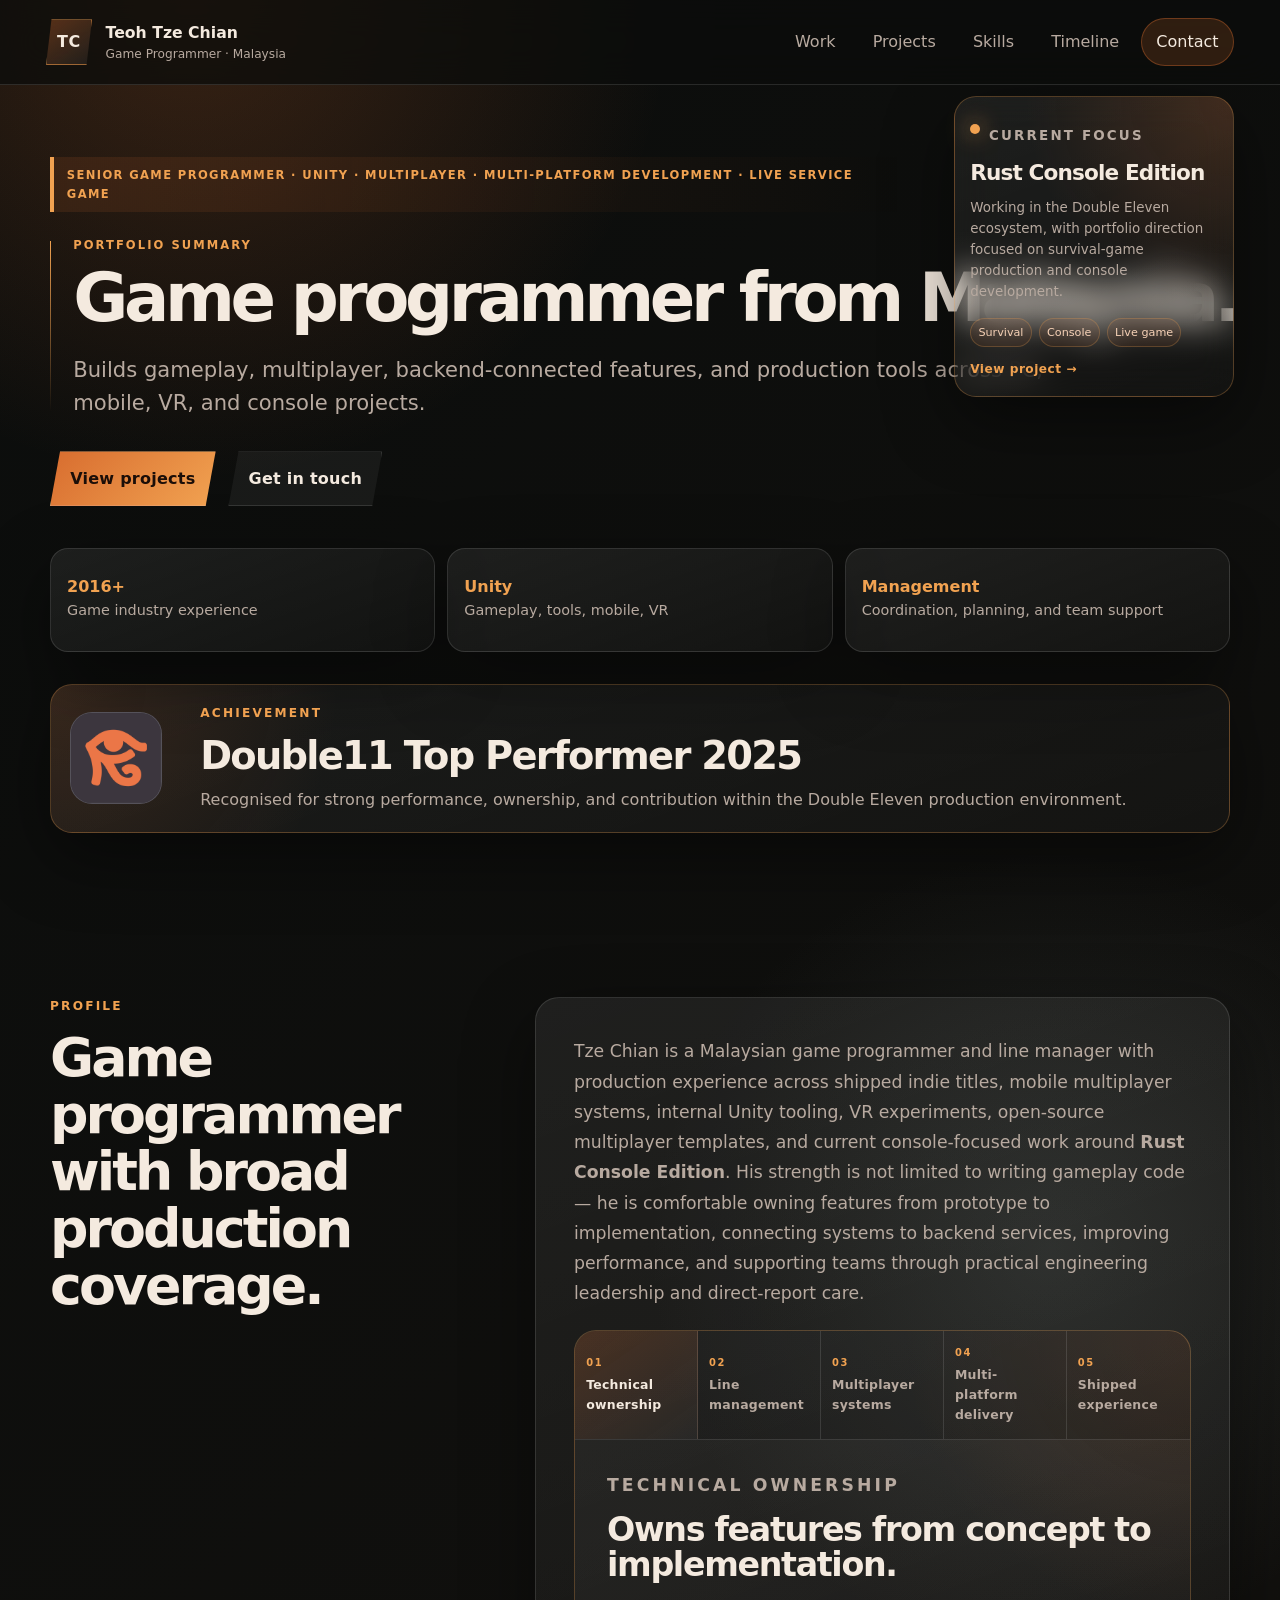
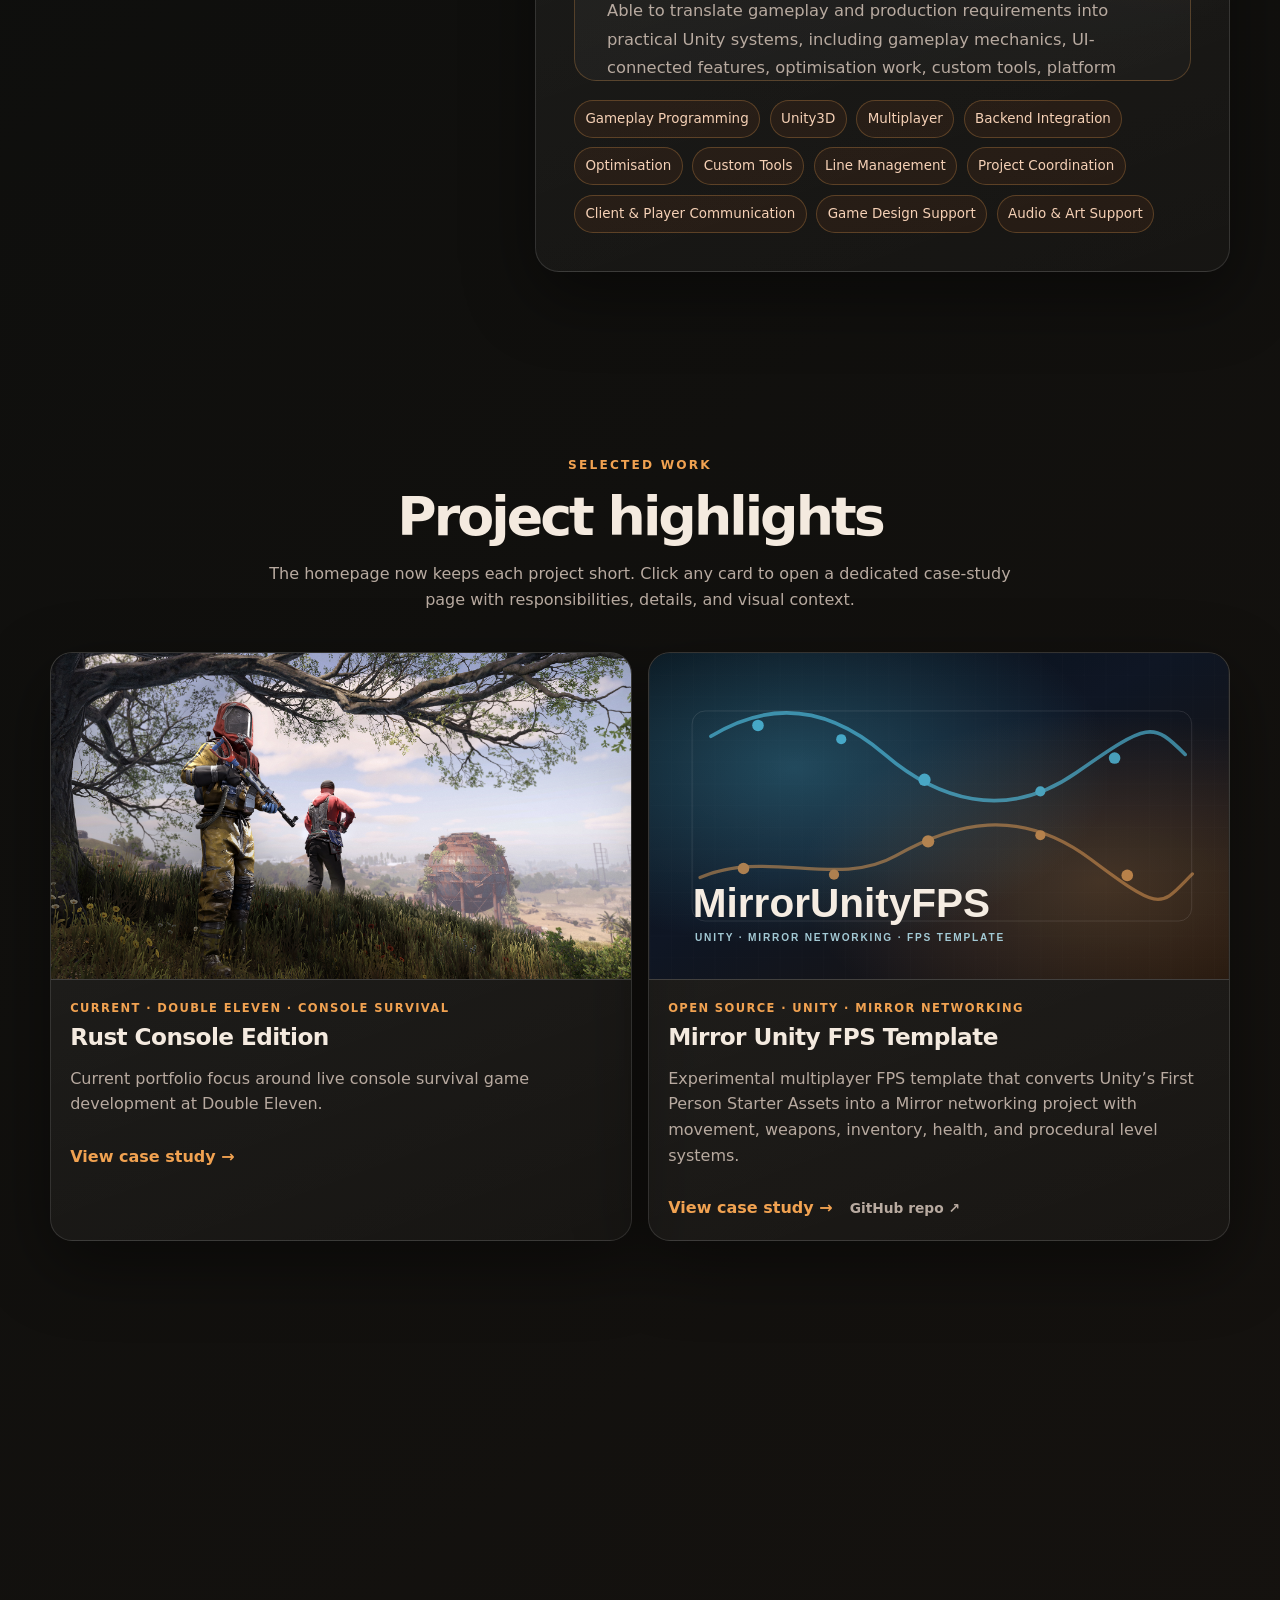
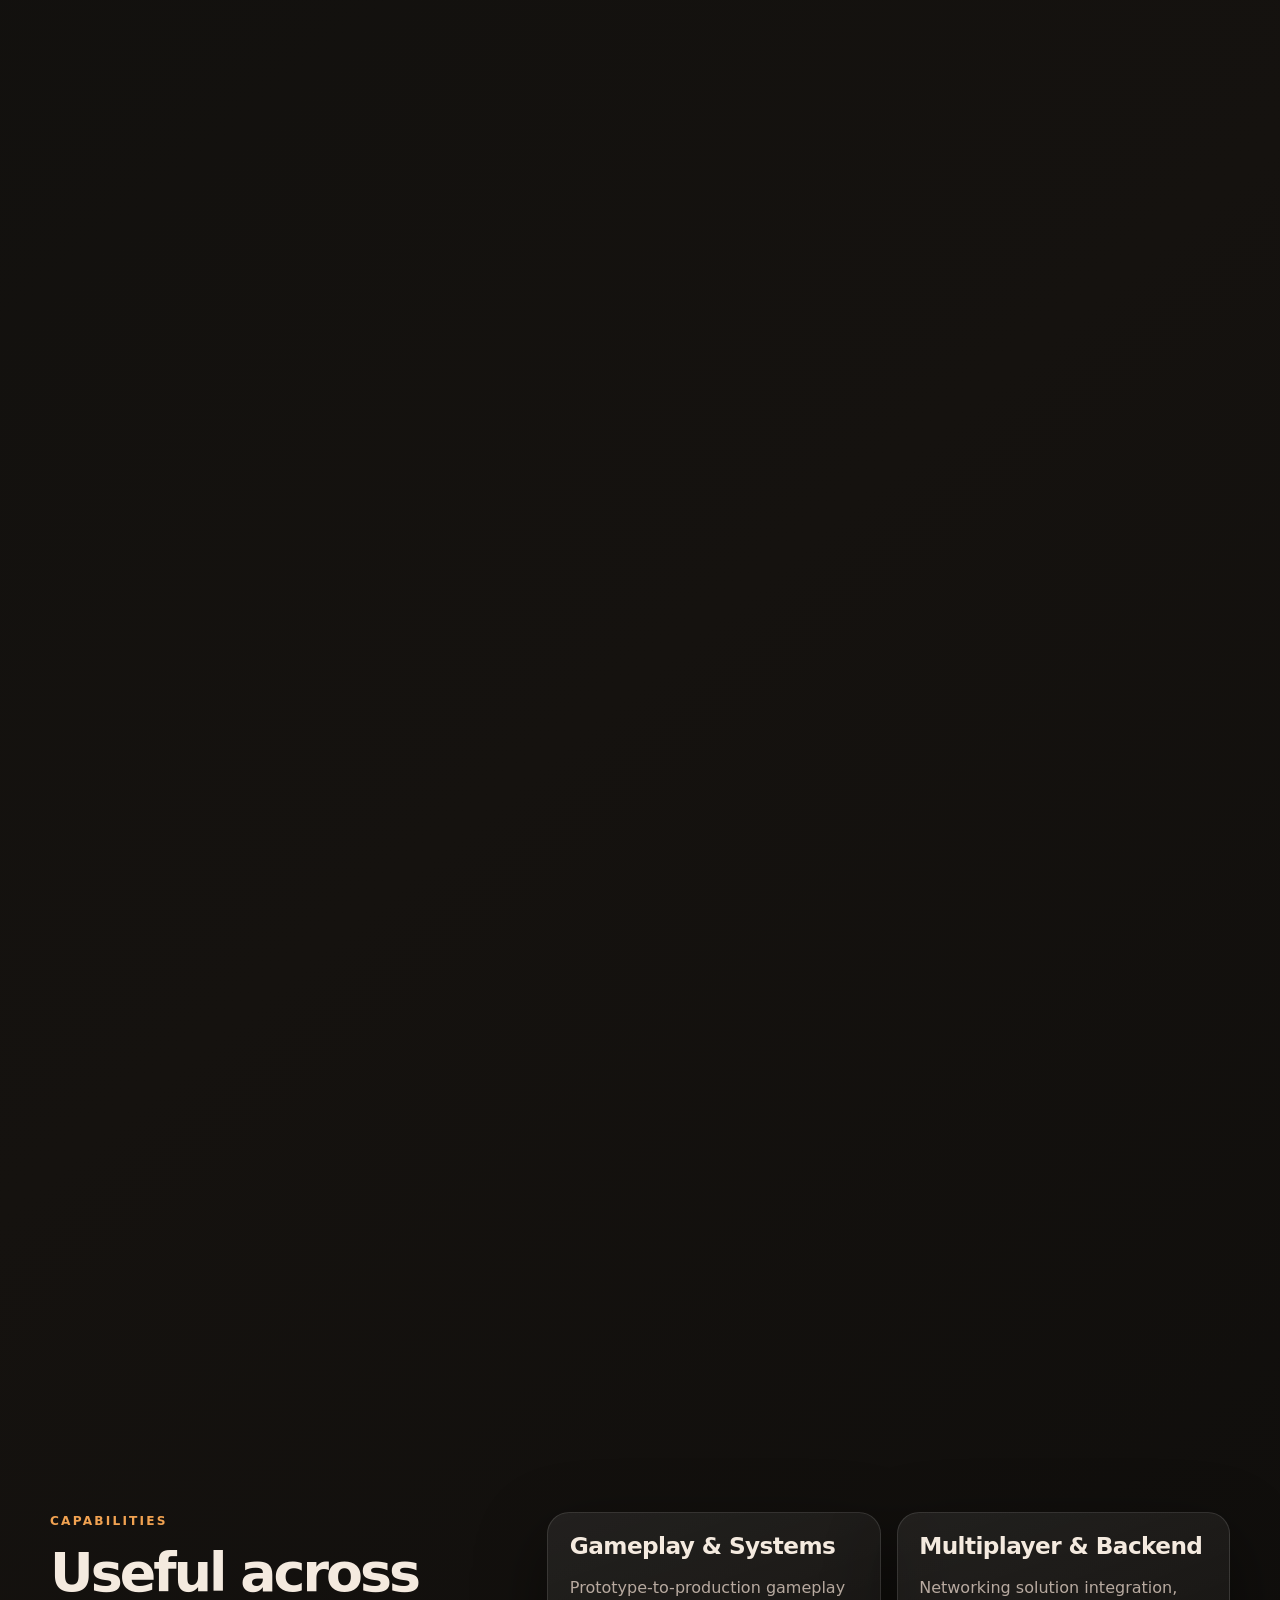
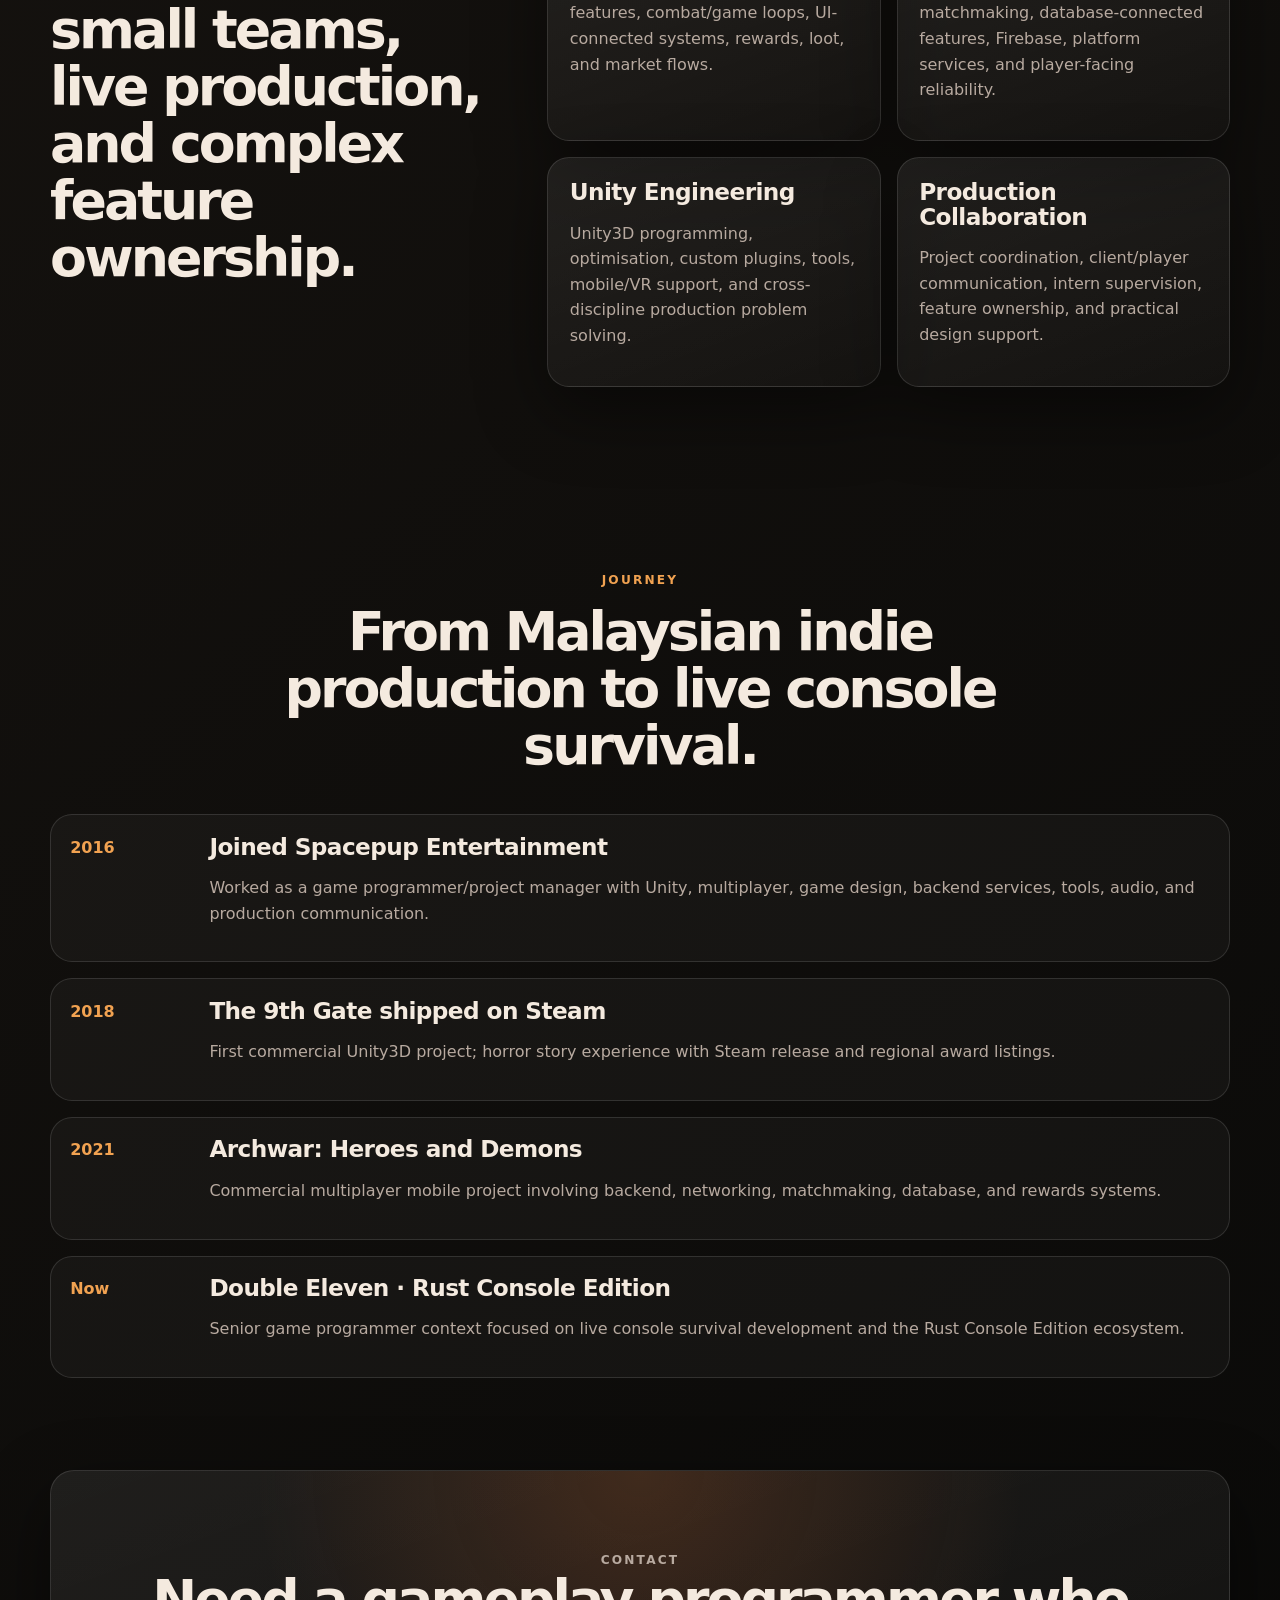
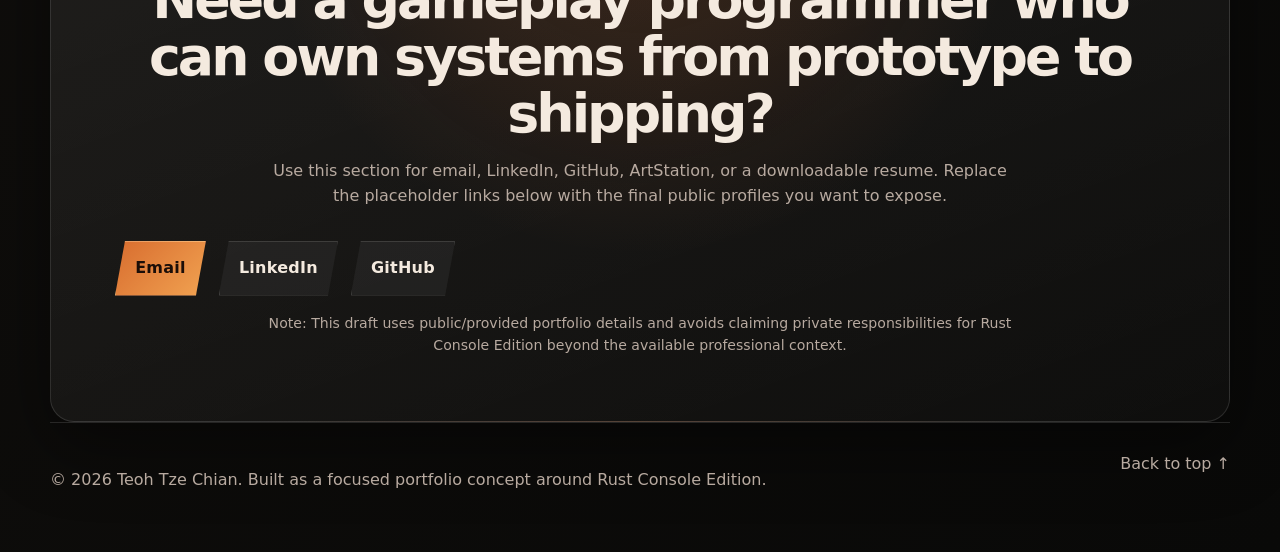
==== index.html @ 9b87b26b "Add files via upload" ====
<!doctype html>
<html lang="en">
<head>
  <meta charset="utf-8" />
  <meta name="viewport" content="width=device-width, initial-scale=1" />
  <meta name="description" content="Portfolio website for Teoh Tze Chian, a Malaysian game programmer focused on Unity, gameplay systems, multiplayer, backend integration, and Rust Console Edition." />
  <title>Teoh Tze Chian — Game Programmer</title>
  <link rel="stylesheet" href="style.css" />
</head>
<body>
  <div class="noise"></div>
  <header class="site-header">
    <a class="brand" href="#top" aria-label="Teoh Tze Chian portfolio home">
      <span class="brand-mark">TC</span>
      <span>
        <strong>Teoh Tze Chian</strong>
        <small>Game Programmer · Malaysia</small>
      </span>
    </a>
    <button class="nav-toggle" aria-label="Open menu" aria-expanded="false">☰</button>
    <nav class="nav">
      <a href="#work">Work</a>
      <a href="#projects">Projects</a>
      <a href="#skills">Skills</a>
      <a href="#timeline">Timeline</a>
      <a class="nav-cta" href="#contact">Contact</a>
    </nav>
  </header>


      <a class="focus-widget floating-focus reveal" href="projects/rust-console-edition.html" aria-label="Open Rust Console Edition project page">
        <div class="widget-top">
          <span class="status-light"></span>
          <p>Current focus</p>
        </div>
        <h2>Rust Console Edition</h2>
        <p>
          Working in the Double Eleven ecosystem, with portfolio direction focused on survival-game production and console development.
        </p>
        <div class="widget-tags">
          <span>Survival</span>
          <span>Console</span>
          <span>Live game</span>
        </div>
      </a>

  <main id="top">
    <section class="hero section hero-v2">
      <div class="hero-copy reveal">
        <p class="eyebrow hero-role">Senior Game Programmer · Unity · Multiplayer · Multi-platform Development · Live Service Game</p>

        <div class="portfolio-intro">
          <p class="summary-kicker">Portfolio Summary</p>
          <h1>Game programmer from Malaysia.</h1>
          <p class="summary-line">
            Builds gameplay, multiplayer, backend-connected features, and production tools across PC, mobile, VR, and console projects.
          </p>
        </div>

        <div class="hero-actions">
          <a class="button primary" href="#projects">View projects</a>
          <a class="button ghost" href="#contact">Get in touch</a>
        </div>

        <dl class="quick-stats" aria-label="Portfolio highlights">
          <div><dt>2016+</dt><dd>Game industry experience</dd></div>
          <div><dt>Unity</dt><dd>Gameplay, tools, mobile, VR</dd></div>
          <div><dt>Management</dt><dd>Coordination, planning, and team support</dd></div>
        </dl>

        <div class="achievement-card reveal" aria-label="Achievement highlight">
          <div class="achievement-logo">
            <img src="assets/double11-logo.png" alt="Double11 logo">
          </div>
          <div>
            <p class="eyebrow">Achievement</p>
            <h2>Double11 Top Performer 2025</h2>
            <p>
              Recognised for strong performance, ownership, and contribution within the Double Eleven production environment.
            </p>
          </div>
        </div>
      </div>
    </section>

    <section id="work" class="section split">
      <div class="section-heading reveal">
        <p class="eyebrow">Profile</p>
        <h2>Game programmer with broad production coverage.</h2>
      </div>
      <div class="content-card work-profile-card reveal">
        <p class="profile-lead">
          Tze Chian is a Malaysian game programmer and line manager with production experience across shipped indie titles,
          mobile multiplayer systems, internal Unity tooling, VR experiments, open-source multiplayer templates, and current
          console-focused work around <strong>Rust Console Edition</strong>. His strength is not limited to writing gameplay code —
          he is comfortable owning features from prototype to implementation, connecting systems to backend services, improving
          performance, and supporting teams through practical engineering leadership and direct-report care.
        </p>

        <div class="profile-slider" aria-label="Professional profile slideshow">
          <div class="profile-slide-tabs" role="tablist" aria-label="Professional highlights">
            <button class="active" type="button" data-slide="0">
              <span>01</span>
              Technical ownership
            </button>
            <button type="button" data-slide="1">
              <span>02</span>
              Line management
            </button>
            <button type="button" data-slide="2">
              <span>03</span>
              Multiplayer systems
            </button>
            <button type="button" data-slide="3">
              <span>04</span>
              Multi-platform delivery
            </button>
            <button type="button" data-slide="4">
              <span>05</span>
              Shipped experience
            </button>
          </div>

          <div class="profile-slide-window">
            <article class="profile-slide active">
              <p class="eyebrow">Technical ownership</p>
              <h3>Owns features from concept to implementation.</h3>
              <p>
                Able to translate gameplay and production requirements into practical Unity systems, including gameplay mechanics,
                UI-connected features, optimisation work, custom tools, platform integrations, and backend-to-frontend feature flows.
              </p>
            </article>

            <article class="profile-slide">
              <p class="eyebrow">Line management</p>
              <h3>Supports people, not just features.</h3>
              <p>
                Alongside technical delivery, Tze Chian has line management responsibility for direct reports. This includes regular
                support, guidance, wellbeing check-ins, growth conversations, and helping team members stay aligned, confident,
                and productive within the production environment.
              </p>
            </article>

            <article class="profile-slide">
              <p class="eyebrow">Multiplayer systems</p>
              <h3>Strong exposure to connected game systems.</h3>
              <p>
                Worked on multiplayer and backend-connected features such as matchmaking, networking, database flows, friend systems,
                market systems, rewards, lootcrate logic, platform services, and game-facing account/service integration.
              </p>
            </article>

            <article class="profile-slide">
              <p class="eyebrow">Multi-platform delivery</p>
              <h3>Practical experience across different player platforms.</h3>
              <p>
                Project history covers PC, Android, iOS, VR, and console development contexts, with awareness of performance limits,
                input differences, platform expectations, and the polish needed for player-facing game features.
              </p>
            </article>

            <article class="profile-slide">
              <p class="eyebrow">Shipped experience</p>
              <h3>From indie horror to console-focused production.</h3>
              <p>
                Portfolio includes The 9th Gate on Steam, Archwar: Heroes and Demons as a commercial mobile multiplayer project,
                Mirror Unity FPS Template as an open-source networking experiment, internal Unity generation tools, VR side projects,
                and current portfolio direction around Rust Console Edition.
              </p>
            </article>
          </div>
        </div>

        <div class="tag-cloud" aria-label="Core abilities">
          <span>Gameplay Programming</span>
          <span>Unity3D</span>
          <span>Multiplayer</span>
          <span>Backend Integration</span>
          <span>Optimisation</span>
          <span>Custom Tools</span>
          <span>Line Management</span>
          <span>Project Coordination</span>
          <span>Client & Player Communication</span>
          <span>Game Design Support</span>
          <span>Audio & Art Support</span>
        </div>
      </div>
      </section>

    <section id="projects" class="section">
      <div class="section-heading center reveal">
        <p class="eyebrow">Selected work</p>
        <h2>Project highlights</h2>
        <p class="section-intro">The homepage now keeps each project short. Click any card to open a dedicated case-study page with responsibilities, details, and visual context.</p>
      </div>
      <div class="project-grid summary-grid">

        <a class="project-card clickable reveal" href="projects/rust-console-edition.html">
          <img src="assets/rust-console-promo.png" alt="Rust Console Edition promotional image" loading="lazy">
          <div>
            <p class="project-meta">Current · Double Eleven · Console Survival</p>
            <h3>Rust Console Edition</h3>
            <p>Current portfolio focus around live console survival game development at Double Eleven.</p>
            <span class="read-more">View case study →</span>
          </div>
        </a>

        <a class="project-card clickable reveal" href="projects/mirror-unity-fps-template.html">
          <img src="assets/mirror-unity-fps-template.svg" alt="Mirror Unity FPS Template project image" loading="lazy">
          <div>
            <p class="project-meta">Open Source · Unity · Mirror Networking</p>
            <h3>Mirror Unity FPS Template</h3>
            <p>Experimental multiplayer FPS template that converts Unity’s First Person Starter Assets into a Mirror networking project with movement, weapons, inventory, health, and procedural level systems.</p>
            <span class="read-more">View case study →</span>
            <span class="external-project-link" data-url="https://github.com/TzeC94/MirrorUnityFPS">GitHub repo ↗</span>
          </div>
        </a>

        <a class="project-card clickable reveal" href="projects/the-9th-gate.html">
          <img src="assets/the-9th-gate-promo.jpg" alt="The 9th Gate promotional image" loading="lazy">
          <div>
            <p class="project-meta">Spacepup Entertainment · Steam PC · Unity3D</p>
            <h3>The 9th Gate</h3>
            <p>Commercial horror single-player story game released on Steam PC with non-VR and limited VR support.</p>
            <span class="read-more">View case study →</span>
          </div>
        </a>

        <a class="project-card clickable reveal" href="projects/archwar-heroes-and-demons.html">
          <img src="assets/archwar-promo.webp" alt="Archwar: Heroes and Demons promotional image" loading="lazy">
          <div>
            <p class="project-meta">Spacepup Entertainment · Android / iOS · Multiplayer</p>
            <h3>Archwar: Heroes and Demons</h3>
            <p>MOBA-like multiplayer mobile game involving backend services, networking, matchmaking, database, rewards, and market systems.</p>
            <span class="read-more">View case study →</span>
          </div>
        </a>

        <a class="project-card clickable reveal" href="projects/soap-war.html">
          <img src="assets/soap-war-promo.png" alt="Soap War promotional image" loading="lazy">
          <div>
            <p class="project-meta">Cancelled Prototype · PC / Console · Local Multiplayer</p>
            <h3>Soap War</h3>
            <p>Prototype-ready casual party game where players fight each other to conquer areas and win.</p>
            <span class="read-more">View case study →</span>
          </div>
        </a>

        <a class="project-card clickable reveal" href="projects/nft-generation-tool.html">
          <img src="assets/nft-generation-tool-promo.png" alt="Generation Project for NFT promotional image" loading="lazy">
          <div>
            <p class="project-meta">In-house Tool · Unity</p>
            <h3>Generation Project for NFT</h3>
            <p>Unity-based internal software for importing client materials and generating image content.</p>
            <span class="read-more">View case study →</span>
          </div>
        </a>

        <a class="project-card clickable reveal" href="projects/side-projects.html">
          <img src="assets/side-projects-promo.png" alt="Small Hobby and Side Projects promotional image" loading="lazy">
          <div>
            <p class="project-meta">Android / VR / Game Jam</p>
            <h3>Small Hobby and Side Projects</h3>
            <p>Small mobile and VR experiments covering reflex training, horror maze play, fire extinguishing VR, and dental education VR.</p>
            <span class="read-more">View case study →</span>
          </div>
        </a>
      </div>
    </section>

    <section id="skills" class="section skill-section">
      <div class="section-heading reveal">
        <p class="eyebrow">Capabilities</p>
        <h2>Useful across small teams, live production, and complex feature ownership.</h2>
      </div>
      <div class="skill-grid">
        <div class="skill-card reveal">
          <h3>Gameplay & Systems</h3>
          <p>Prototype-to-production gameplay features, combat/game loops, UI-connected systems, rewards, loot, and market flows.</p>
        </div>
        <div class="skill-card reveal">
          <h3>Multiplayer & Backend</h3>
          <p>Networking solution integration, matchmaking, database-connected features, Firebase, platform services, and player-facing reliability.</p>
        </div>
        <div class="skill-card reveal">
          <h3>Unity Engineering</h3>
          <p>Unity3D programming, optimisation, custom plugins, tools, mobile/VR support, and cross-discipline production problem solving.</p>
        </div>
        <div class="skill-card reveal">
          <h3>Production Collaboration</h3>
          <p>Project coordination, client/player communication, intern supervision, feature ownership, and practical design support.</p>
        </div>
      </div>
    </section>

    <section id="timeline" class="section">
      <div class="section-heading center reveal">
        <p class="eyebrow">Journey</p>
        <h2>From Malaysian indie production to live console survival.</h2>
      </div>
      <ol class="timeline">
        <li class="reveal">
          <span>2016</span>
          <div><h3>Joined Spacepup Entertainment</h3><p>Worked as a game programmer/project manager with Unity, multiplayer, game design, backend services, tools, audio, and production communication.</p></div>
        </li>
        <li class="reveal">
          <span>2018</span>
          <div><h3>The 9th Gate shipped on Steam</h3><p>First commercial Unity3D project; horror story experience with Steam release and regional award listings.</p></div>
        </li>
        <li class="reveal">
          <span>2021</span>
          <div><h3>Archwar: Heroes and Demons</h3><p>Commercial multiplayer mobile project involving backend, networking, matchmaking, database, and rewards systems.</p></div>
        </li>
        <li class="reveal">
          <span>Now</span>
          <div><h3>Double Eleven · Rust Console Edition</h3><p>Senior game programmer context focused on live console survival development and the Rust Console Edition ecosystem.</p></div>
        </li>
      </ol>
    </section>

    <section id="contact" class="section contact reveal">
      <p class="eyebrow">Contact</p>
      <h2>Need a gameplay programmer who can own systems from prototype to shipping?</h2>
      <p>Use this section for email, LinkedIn, GitHub, ArtStation, or a downloadable resume. Replace the placeholder links below with the final public profiles you want to expose.</p>
      <div class="contact-actions">
        <a class="button primary" href="mailto:teoh_0827@hotmail.com">Email</a>
        <a class="button ghost" href="https://www.linkedin.com/in/tze-chian-teoh-1251bab4/" target="_blank" rel="noopener noreferrer" aria-label="LinkedIn profile">LinkedIn</a>
        <a class="button ghost" href="https://github.com/TzeC94" target="_blank" rel="noopener noreferrer" aria-label="GitHub profile">GitHub</a>
      </div>
      <p class="small-note">
        Note: This draft uses public/provided portfolio details and avoids claiming private responsibilities for Rust Console Edition beyond the available professional context.
      </p>
    </section>
  </main>

  <footer class="site-footer">
    <p>© <span id="year"></span> Teoh Tze Chian. Built as a focused portfolio concept around Rust Console Edition.</p>
    <a href="#top">Back to top ↑</a>
  </footer>

  <script src="script.js"></script>
</body>
</html>
---- style.css ----
:root{
  --bg:#0b0d0c;
  --bg-2:#15120f;
  --panel:#181a18;
  --panel-2:#221c16;
  --text:#f4eadf;
  --muted:#b8aaa0;
  --line:rgba(255,255,255,.12);
  --accent:#d86d2f;
  --accent-2:#f1a251;
  --steel:#7e8b88;
  --shadow:0 24px 70px rgba(0,0,0,.45);
  --radius:24px;
  --max:1180px;
}
*{box-sizing:border-box}
html{scroll-behavior:smooth}
body{
  margin:0;
  font-family:Inter, ui-sans-serif, system-ui, -apple-system, BlinkMacSystemFont, "Segoe UI", sans-serif;
  color:var(--text);
  background:
    radial-gradient(circle at 15% 0%, rgba(216,109,47,.22), transparent 30rem),
    radial-gradient(circle at 82% 18%, rgba(126,139,136,.18), transparent 25rem),
    linear-gradient(140deg, var(--bg), var(--bg-2) 55%, #090908);
  line-height:1.6;
}
.noise{
  pointer-events:none;
  position:fixed;
  inset:0;
  opacity:.08;
  background-image:
    linear-gradient(90deg, rgba(255,255,255,.08) 1px, transparent 1px),
    linear-gradient(rgba(255,255,255,.06) 1px, transparent 1px);
  background-size:48px 48px;
  mask-image:linear-gradient(to bottom, #000, transparent 80%);
  z-index:0;
}
a{color:inherit;text-decoration:none}
img{max-width:100%;display:block}
.site-header{
  position:sticky;
  top:0;
  z-index:10;
  display:flex;
  align-items:center;
  justify-content:space-between;
  gap:1rem;
  padding:18px clamp(18px,4vw,46px);
  background:rgba(11,13,12,.74);
  backdrop-filter:blur(18px);
  border-bottom:1px solid var(--line);
}
.brand{display:flex;align-items:center;gap:.85rem}
.brand-mark{
  display:grid;
  place-items:center;
  width:46px;
  height:46px;
  border:1px solid rgba(241,162,81,.5);
  background:linear-gradient(145deg, rgba(216,109,47,.35), rgba(255,255,255,.06));
  clip-path:polygon(12% 0,100% 0,88% 100%,0 100%);
  font-weight:900;
  letter-spacing:.04em;
}
.brand strong{display:block;font-size:.98rem}
.brand small{display:block;color:var(--muted);font-size:.76rem}
.nav{display:flex;align-items:center;gap:.4rem}
.nav a{
  padding:.65rem .9rem;
  color:var(--muted);
  border:1px solid transparent;
  border-radius:999px;
}
.nav a:hover,.nav a:focus{color:var(--text);border-color:var(--line);background:rgba(255,255,255,.04)}
.nav .nav-cta{color:var(--text);background:rgba(216,109,47,.18);border-color:rgba(216,109,47,.38)}
.nav-toggle{display:none;background:none;border:1px solid var(--line);color:var(--text);border-radius:12px;padding:.5rem .7rem;font-size:1.1rem}
.section{
  width:min(var(--max), calc(100% - 32px));
  margin-inline:auto;
  padding:92px 0;
  position:relative;
  z-index:1;
}
.hero{
  min-height:calc(100vh - 83px);
  display:grid;
  grid-template-columns:1.12fr .88fr;
  gap:clamp(28px,5vw,64px);
  align-items:center;
}
.eyebrow{
  margin:0 0 .8rem;
  color:var(--accent-2);
  text-transform:uppercase;
  letter-spacing:.18em;
  font-size:.76rem;
  font-weight:800;
}
h1,h2,h3{line-height:1.06;margin:0}
h1{font-size:clamp(3rem,7vw,6.6rem);letter-spacing:-.07em;max-width:970px}
h2{font-size:clamp(2rem,4.2vw,4.5rem);letter-spacing:-.055em}
h3{font-size:1.45rem;letter-spacing:-.025em}
.lead{font-size:clamp(1.06rem,1.8vw,1.35rem);color:var(--muted);max-width:740px;margin:1.4rem 0 0}
.hero-actions,.contact-actions{display:flex;gap:.8rem;flex-wrap:wrap;margin-top:2rem}
.button{
  display:inline-flex;
  align-items:center;
  justify-content:center;
  min-height:48px;
  padding:.85rem 1.2rem;
  border-radius:0;
  clip-path:polygon(10px 0,100% 0,calc(100% - 10px) 100%,0 100%);
  border:1px solid var(--line);
  font-weight:800;
  letter-spacing:.015em;
  transition:transform .2s ease, background .2s ease, border-color .2s ease;
}
.button:hover{transform:translateY(-2px)}
.button.primary{background:linear-gradient(135deg, var(--accent), var(--accent-2));color:#1b0e08;border-color:rgba(255,255,255,.18)}
.button.ghost{background:rgba(255,255,255,.05);color:var(--text)}
.quick-stats{
  margin:2.6rem 0 0;
  display:grid;
  grid-template-columns:repeat(3, minmax(0,1fr));
  gap:.75rem;
}
.quick-stats div,.content-card,.skill-card,.project-card,.feature-project,.contact{
  border:1px solid var(--line);
  background:linear-gradient(160deg, rgba(255,255,255,.07), rgba(255,255,255,.025));
  box-shadow:var(--shadow);
}
.quick-stats div{padding:1rem;border-radius:18px}
.quick-stats dt{font-weight:900;color:var(--accent-2);font-size:1.1rem}
.quick-stats dd{margin:.15rem 0 0;color:var(--muted);font-size:.9rem}
.hero-panel{
  min-height:530px;
  display:grid;
  place-items:center;
  border-radius:var(--radius);
  background:
    linear-gradient(135deg, rgba(216,109,47,.16), transparent 42%),
    repeating-linear-gradient(145deg, rgba(255,255,255,.055) 0 1px, transparent 1px 18px);
  border:1px solid var(--line);
  position:relative;
  overflow:hidden;
}
.hero-panel:before{
  content:"";
  position:absolute;
  inset:14%;
  background:radial-gradient(circle, rgba(241,162,81,.22), transparent 64%);
  filter:blur(8px);
}
.rust-card{
  position:relative;
  width:min(420px, 86%);
  padding:2rem;
  border:1px solid rgba(241,162,81,.35);
  background:linear-gradient(160deg, rgba(34,28,22,.96), rgba(13,14,13,.92));
  clip-path:polygon(7% 0,100% 0,93% 100%,0 100%);
}
.status-light{
  width:10px;height:10px;border-radius:50%;background:var(--accent-2);display:inline-block;
  box-shadow:0 0 22px var(--accent-2);
}
.panel-label{color:var(--muted);text-transform:uppercase;letter-spacing:.15em;font-size:.72rem;font-weight:800}
.rust-card h2{font-size:2.45rem;margin:.4rem 0}
.rust-card p{color:var(--muted)}
.survival-loop{display:flex;gap:.5rem;flex-wrap:wrap;margin-top:1.3rem}
.survival-loop span,.tag-cloud span{
  border:1px solid rgba(241,162,81,.27);
  background:rgba(216,109,47,.08);
  padding:.45rem .65rem;
  border-radius:999px;
  color:#f6d1b6;
  font-size:.84rem;
}
.split{display:grid;grid-template-columns:.78fr 1.22fr;gap:40px;align-items:start}
.content-card{border-radius:var(--radius);padding:clamp(1.4rem,3vw,2.2rem)}
.content-card p{font-size:1.08rem;color:var(--muted);margin-top:0}
.tag-cloud{display:flex;gap:.6rem;flex-wrap:wrap;margin-top:1.2rem}
.center{text-align:center;margin-inline:auto;max-width:850px}
.project-grid{display:grid;grid-template-columns:repeat(2,minmax(0,1fr));gap:1rem;margin-top:1rem}
.feature-project{
  margin-top:2.5rem;
  border-radius:var(--radius);
  padding:clamp(1.3rem,3vw,2.2rem);
  display:grid;
  grid-template-columns:1.08fr .92fr;
  gap:2rem;
  align-items:center;
  background:
    radial-gradient(circle at 100% 0, rgba(216,109,47,.22), transparent 20rem),
    linear-gradient(160deg, rgba(255,255,255,.07), rgba(255,255,255,.025));
}
.feature-project p,.project-card p,.skill-card p,.timeline p,.contact p{color:var(--muted)}
.clean-list{padding-left:1.1rem;color:var(--text)}
.project-terminal{
  border:1px solid rgba(241,162,81,.25);
  background:#0a0b0a;
  border-radius:18px;
  overflow:hidden;
}
.terminal-bar{display:flex;gap:.45rem;padding:.8rem;border-bottom:1px solid var(--line);background:rgba(255,255,255,.04)}
.terminal-bar span{width:10px;height:10px;border-radius:50%;background:rgba(241,162,81,.7)}
pre{margin:0;padding:1.2rem;white-space:pre-wrap;color:#f7c18e}
code{font-family:"SFMono-Regular",Consolas,monospace;font-size:.95rem}
.project-card{border-radius:22px;overflow:hidden}
.project-card img{
  width:100%;
  aspect-ratio:16/9;
  object-fit:cover;
  border-bottom:1px solid var(--line);
  filter:saturate(.9) contrast(1.02);
}
.project-card div{padding:1.2rem}
.project-card ul{padding-left:1.1rem;color:var(--muted)}
.project-meta{color:var(--accent-2)!important;text-transform:uppercase;letter-spacing:.12em;font-size:.72rem;font-weight:800;margin:0 0 .5rem}
.skill-section{display:grid;grid-template-columns:.8fr 1.2fr;gap:42px}
.skill-grid{display:grid;grid-template-columns:repeat(2,minmax(0,1fr));gap:1rem}
.skill-card{border-radius:22px;padding:1.35rem}
.timeline{list-style:none;padding:0;margin:2.5rem 0 0;display:grid;gap:1rem}
.timeline li{
  display:grid;
  grid-template-columns:120px 1fr;
  gap:1.2rem;
  padding:1.2rem;
  border:1px solid var(--line);
  border-radius:22px;
  background:rgba(255,255,255,.035);
}
.timeline span{color:var(--accent-2);font-weight:900}
.contact{
  text-align:center;
  border-radius:var(--radius);
  padding:clamp(2rem,5vw,4rem);
  background:
    radial-gradient(circle at 50% 0, rgba(216,109,47,.2), transparent 24rem),
    linear-gradient(160deg, rgba(255,255,255,.07), rgba(255,255,255,.025));
}
.contact p{max-width:760px;margin:1rem auto 0}
.small-note{font-size:.88rem}
.site-footer{
  position:relative;
  z-index:1;
  width:min(var(--max), calc(100% - 32px));
  margin:0 auto;
  padding:28px 0 44px;
  display:flex;
  justify-content:space-between;
  gap:1rem;
  color:var(--muted);
  border-top:1px solid var(--line);
}
.reveal{opacity:0;transform:translateY(18px);transition:opacity .7s ease, transform .7s ease}
.reveal.visible{opacity:1;transform:none}
@media (max-width:900px){
  .nav-toggle{display:block}
  .nav{
    position:absolute;
    top:100%;
    right:16px;
    left:16px;
    display:none;
    flex-direction:column;
    align-items:stretch;
    padding:12px;
    border:1px solid var(--line);
    border-radius:18px;
    background:#10110f;
  }
  .nav.open{display:flex}
  .hero,.split,.feature-project,.skill-section{grid-template-columns:1fr}
  .hero{min-height:auto;padding-top:56px}
  .hero-panel{min-height:390px}
  .quick-stats,.project-grid,.skill-grid{grid-template-columns:1fr}
  .timeline li{grid-template-columns:1fr}
  .site-footer{flex-direction:column}
}
@media (prefers-reduced-motion:reduce){
  html{scroll-behavior:auto}
  .reveal{opacity:1;transform:none;transition:none}
  .button:hover{transform:none}
}


.section-intro{
  color:var(--muted);
  max-width:760px;
  margin:1rem auto 0;
}
.summary-grid{
  margin-top:2.5rem;
}
.project-card.clickable{
  color:inherit;
  text-decoration:none;
  transition:transform .22s ease, border-color .22s ease, background .22s ease;
}
.project-card.clickable:hover,
.project-card.clickable:focus{
  transform:translateY(-6px);
  border-color:rgba(241,162,81,.45);
  background:linear-gradient(160deg, rgba(216,109,47,.12), rgba(255,255,255,.035));
}
.read-more{
  display:inline-block;
  margin-top:.7rem;
  color:var(--accent-2);
  font-weight:900;
}
.project-hero-detail{
  display:grid;
  grid-template-columns:1fr .92fr;
  gap:clamp(28px,5vw,64px);
  align-items:center;
  padding-top:72px;
}
.project-hero-detail h1{
  font-size:clamp(3rem,6vw,6.2rem);
}
.back-link{
  display:inline-flex;
  margin-bottom:1.4rem;
  color:var(--muted);
  border:1px solid var(--line);
  padding:.5rem .8rem;
  border-radius:999px;
  background:rgba(255,255,255,.035);
}
.back-link:hover{color:var(--text);border-color:rgba(241,162,81,.4)}
.detail-visual{
  border:1px solid var(--line);
  border-radius:var(--radius);
  overflow:hidden;
  box-shadow:var(--shadow);
  background:rgba(255,255,255,.04);
}
.detail-visual img{
  width:100%;
  aspect-ratio:16/10;
  object-fit:cover;
}
.detail-layout{
  display:grid;
  grid-template-columns:280px 1fr;
  gap:2rem;
  align-items:start;
  padding-top:24px;
}
.project-side{
  position:sticky;
  top:104px;
  border:1px solid var(--line);
  border-radius:22px;
  padding:1.1rem;
  background:linear-gradient(160deg, rgba(255,255,255,.06), rgba(255,255,255,.025));
}
.side-nav{
  display:grid;
  gap:.45rem;
}
.side-nav a{
  padding:.65rem .75rem;
  border-radius:12px;
  color:var(--muted);
  border:1px solid transparent;
}
.side-nav a:hover{
  color:var(--text);
  border-color:rgba(241,162,81,.32);
  background:rgba(216,109,47,.08);
}
.case-study{
  display:grid;
  gap:1.1rem;
}
.case-block{
  border:1px solid var(--line);
  border-radius:var(--radius);
  padding:clamp(1.35rem,3vw,2.3rem);
  background:linear-gradient(160deg, rgba(255,255,255,.07), rgba(255,255,255,.025));
  box-shadow:var(--shadow);
}
.case-block h2{
  font-size:clamp(1.75rem,3vw,3.1rem);
}
.detail-list{
  margin:1.2rem 0 0;
  padding-left:1.2rem;
  color:var(--muted);
}
.detail-list li{margin:.55rem 0}
.detail-list.two-col{
  columns:2;
  column-gap:2rem;
}
.detail-list.two-col li{
  break-inside:avoid;
}
.detail-gallery{
  display:grid;
  grid-template-columns:repeat(2,minmax(0,1fr));
  gap:1rem;
  margin-top:1.2rem;
}
.detail-gallery img{
  border-radius:18px;
  border:1px solid var(--line);
  width:100%;
  aspect-ratio:16/9;
  object-fit:cover;
}
.case-footer{
  display:flex;
  justify-content:flex-end;
  gap:.8rem;
  flex-wrap:wrap;
  margin-top:.5rem;
}
@media (max-width:900px){
  .project-hero-detail,.detail-layout{grid-template-columns:1fr}
  .project-side{position:relative;top:auto}
  .detail-list.two-col{columns:1}
  .detail-gallery{grid-template-columns:1fr}
}






.summary-line{
  margin:1rem 0 0;
  max-width:620px;
  color:var(--muted);
  font-size:clamp(1rem,1.5vw,1.18rem);
  line-height:1.65;
}


/* Hero V2: compact role line, spacious portfolio summary, small right widget */
.hero-v2{
  grid-template-columns:minmax(0, 1fr) minmax(260px, 360px);
  min-height:calc(100vh - 83px);
  align-items:center;
}
.hero-role{
  white-space:nowrap;
  display:block;
  width:max-content;
  max-width:none;
  padding:.55rem .8rem;
  margin-bottom:1.35rem;
  border-left:4px solid var(--accent-2);
  background:linear-gradient(90deg, rgba(216,109,47,.13), transparent);
  font-size:clamp(.68rem, .9vw, .82rem);
  letter-spacing:.12em;
}
.portfolio-intro{
  position:relative;
  max-width:900px;
  padding:0 0 0 clamp(1rem,2vw,1.45rem);
}
.portfolio-intro:before{
  content:"";
  position:absolute;
  left:0;
  top:.35rem;
  bottom:.45rem;
  width:1px;
  background:linear-gradient(to bottom, var(--accent-2), rgba(241,162,81,0));
}
.portfolio-intro .summary-kicker{
  margin:0 0 .55rem;
  color:var(--accent-2);
  text-transform:uppercase;
  letter-spacing:.18em;
  font-size:.72rem;
  font-weight:900;
}
.portfolio-intro h1{
  max-width:820px;
  font-size:clamp(3rem,6.2vw,6rem);
  letter-spacing:-.065em;
}
.portfolio-intro .summary-line{
  max-width:760px;
  margin:1.15rem 0 0;
  color:var(--muted);
  font-size:clamp(1.05rem,1.7vw,1.32rem);
  line-height:1.58;
}
.focus-widget{
  align-self:center;
  border:1px solid rgba(241,162,81,.28);
  border-radius:22px;
  padding:1.25rem;
  background:
    radial-gradient(circle at 100% 0, rgba(216,109,47,.2), transparent 13rem),
    linear-gradient(160deg, rgba(255,255,255,.07), rgba(255,255,255,.025));
  box-shadow:var(--shadow);
}
.widget-top{
  display:flex;
  align-items:center;
  gap:.55rem;
  margin-bottom:.95rem;
}
.widget-top p{
  margin:0;
  color:var(--accent-2);
  text-transform:uppercase;
  letter-spacing:.16em;
  font-size:.68rem;
  font-weight:900;
}
.focus-widget h2{
  font-size:clamp(1.5rem,2.2vw,2.15rem);
  letter-spacing:-.04em;
}
.focus-widget p{
  color:var(--muted);
  margin:.85rem 0 0;
  font-size:.95rem;
}
.widget-tags{
  display:flex;
  flex-wrap:wrap;
  gap:.45rem;
  margin-top:1rem;
}
.widget-tags span{
  border:1px solid rgba(241,162,81,.25);
  background:rgba(216,109,47,.08);
  color:#f6d1b6;
  border-radius:999px;
  padding:.35rem .55rem;
  font-size:.78rem;
}
@media (max-width:1120px){
  .hero-role{
    white-space:normal;
    width:auto;
    line-height:1.55;
  }
}
@media (max-width:900px){
  .hero-v2{
    grid-template-columns:1fr;
    min-height:auto;
  }
  .focus-widget{
    width:100%;
  }
  .portfolio-intro h1{
    font-size:clamp(2.55rem,12vw,4.3rem);
  }
}


/* Hero V3 refinements */
.portfolio-intro h1{
  white-space:nowrap;
  max-width:none;
  font-size:clamp(2.9rem,5.4vw,5.35rem);
}
.hero-v2 .quick-stats dt{
  font-size:clamp(.92rem,1.25vw,1.08rem);
  line-height:1.15;
}
.hero-v2 .quick-stats div{
  min-height:104px;
  display:flex;
  flex-direction:column;
  justify-content:center;
}
@media (max-width:900px){
  .portfolio-intro h1{
    white-space:normal;
    max-width:820px;
  }
}


/* Hero V4: keep summary clean, pin current-focus widget to top-right */
.hero-v2{
  position:relative;
  display:block;
  min-height:calc(100vh - 83px);
  padding-right:0;
}
.hero-v2 .hero-copy{
  max-width:100%;
}
.hero-v2 .portfolio-intro{
  max-width:none;
}
.hero-v2 .portfolio-intro h1{
  white-space:nowrap;
  max-width:none;
  width:max-content;
  font-size:clamp(2.85rem,5.25vw,5.15rem);
}
.hero-v2 .portfolio-intro .summary-line{
  max-width:880px;
}
.hero-v2 .focus-widget{
  position:absolute;
  top:78px;
  right:0;
  width:300px;
  max-width:300px;
  padding:1rem;
  z-index:2;
}
.hero-v2 .focus-widget h2{
  font-size:1.45rem;
}
.hero-v2 .focus-widget p{
  font-size:.86rem;
  line-height:1.55;
}
.hero-v2 .widget-tags span{
  font-size:.72rem;
  padding:.28rem .48rem;
}
@media (max-width:1180px){
  .hero-v2 .focus-widget{
    position:relative;
    top:auto;
    right:auto;
    width:100%;
    max-width:none;
    margin-top:2rem;
  }
}
@media (max-width:900px){
  .hero-v2 .portfolio-intro h1{
    white-space:normal;
    width:auto;
  }
}


/* Hero V5: no-overlap layout
   Top row: role text + current-focus widget
   Second row: portfolio summary across the full width */
.hero-v2{
  display:grid !important;
  grid-template-columns:minmax(0, 1fr) 300px !important;
  grid-template-rows:auto auto !important;
  column-gap:2rem !important;
  row-gap:2.2rem !important;
  align-items:start !important;
  position:relative !important;
}
.hero-v2 .hero-copy{
  display:contents;
}
.hero-v2 .hero-role{
  grid-column:1 / 2;
  grid-row:1;
  align-self:start;
  margin:0;
  max-width:100%;
  white-space:normal;
}
.hero-v2 .focus-widget{
  grid-column:2 / 3;
  grid-row:1;
  position:static !important;
  align-self:start;
  width:300px;
  max-width:300px;
  padding:.95rem;
  z-index:1;
}
.hero-v2 .portfolio-intro{
  grid-column:1 / -1;
  grid-row:2;
  max-width:none;
}
.hero-v2 .portfolio-intro h1{
  white-space:nowrap;
  width:max-content;
  max-width:none;
  font-size:clamp(2.85rem,5.25vw,5.15rem);
}
.hero-v2 .portfolio-intro .summary-line{
  max-width:900px;
}
.hero-v2 .hero-actions{
  grid-column:1 / -1;
  grid-row:3;
  margin-top:0;
}
.hero-v2 .quick-stats{
  grid-column:1 / -1;
  grid-row:4;
}
@media (max-width:1180px){
  .hero-v2{
    grid-template-columns:1fr !important;
  }
  .hero-v2 .hero-role,
  .hero-v2 .focus-widget,
  .hero-v2 .portfolio-intro,
  .hero-v2 .hero-actions,
  .hero-v2 .quick-stats{
    grid-column:1 / -1;
  }
  .hero-v2 .focus-widget{
    grid-row:2;
    width:100%;
    max-width:none;
  }
  .hero-v2 .portfolio-intro{
    grid-row:3;
  }
  .hero-v2 .hero-actions{
    grid-row:4;
  }
  .hero-v2 .quick-stats{
    grid-row:5;
  }
  .hero-v2 .portfolio-intro h1{
    white-space:normal;
    width:auto;
  }
}


/* Hero V6: floating current-focus widget, no reserved hero gap */
.hero-v2{
  display:block !important;
  min-height:calc(100vh - 83px);
  padding-top:clamp(72px,10vh,128px);
}
.hero-v2 .hero-copy{
  display:block !important;
  max-width:none;
}
.hero-v2 .hero-role{
  display:block;
  width:fit-content;
  max-width:calc(100vw - 420px);
  margin:0 0 1.5rem 0;
  white-space:normal;
}
.hero-v2 .portfolio-intro{
  max-width:none;
}
.hero-v2 .portfolio-intro h1{
  white-space:nowrap;
  width:max-content;
  max-width:none;
  font-size:clamp(2.85rem,5.25vw,5.15rem);
}
.hero-v2 .portfolio-intro .summary-line{
  max-width:900px;
}
.hero-v2 .hero-actions{
  margin-top:2rem;
}
.hero-v2 .quick-stats{
  margin-top:2.6rem;
}
.floating-focus{
  position:fixed !important;
  top:96px;
  right:clamp(18px,4vw,46px);
  width:280px !important;
  max-width:280px !important;
  padding:.95rem !important;
  z-index:9;
  backdrop-filter:blur(18px);
}
.floating-focus h2{
  font-size:1.35rem !important;
}
.floating-focus p{
  font-size:.84rem !important;
  line-height:1.55 !important;
}
.floating-focus .widget-tags span{
  font-size:.7rem !important;
  padding:.26rem .45rem !important;
}
@media (max-width:1180px){
  .hero-v2 .hero-role{
    max-width:none;
  }
  .floating-focus{
    position:static !important;
    width:min(100% - 32px, 760px) !important;
    max-width:760px !important;
    margin:20px auto 0;
  }
}
@media (max-width:900px){
  .hero-v2{
    padding-top:56px;
  }
  .hero-v2 .portfolio-intro h1{
    white-space:normal;
    width:auto;
  }
}


/* Make the floating current-focus widget behave like a clickable project shortcut */
a.floating-focus{
  color:inherit;
  text-decoration:none;
  cursor:pointer;
  transition:transform .22s ease, border-color .22s ease, background .22s ease;
}
a.floating-focus:hover,
a.floating-focus:focus{
  transform:translateY(-3px);
  border-color:rgba(241,162,81,.55);
  background:
    radial-gradient(circle at 100% 0, rgba(216,109,47,.28), transparent 13rem),
    linear-gradient(160deg, rgba(255,255,255,.09), rgba(255,255,255,.035));
}
a.floating-focus:after{
  content:"View project →";
  display:inline-block;
  margin-top:.85rem;
  color:var(--accent-2);
  font-size:.76rem;
  font-weight:900;
  letter-spacing:.04em;
}




/* Hero V12: richer top area without the previous engineering focus strip */
.hero-v2{
  min-height:auto !important;
  padding-top:clamp(62px,8vh,96px) !important;
  padding-bottom:clamp(58px,8vh,90px) !important;
}
.hero-info-panel{
  max-width:1180px;
  margin-top:2rem;
  display:grid;
  grid-template-columns:minmax(0, .92fr) minmax(420px, 1.08fr);
  gap:1rem;
  align-items:stretch;
}
.hero-info-copy{
  border:1px solid var(--line);
  border-radius:22px;
  padding:1.25rem;
  background:
    radial-gradient(circle at 0 0, rgba(216,109,47,.13), transparent 14rem),
    linear-gradient(160deg, rgba(255,255,255,.06), rgba(255,255,255,.025));
}
.hero-info-copy .eyebrow{
  margin-bottom:.7rem;
}
.hero-info-copy h2{
  font-size:clamp(1.45rem,2.4vw,2.35rem);
  letter-spacing:-.04em;
}
.hero-info-copy p{
  color:var(--muted);
  margin:.8rem 0 0;
  font-size:.98rem;
}
.hero-mini-grid{
  display:grid;
  grid-template-columns:repeat(3, minmax(0,1fr));
  gap:.8rem;
}
.hero-mini-grid a{
  display:block;
  min-height:100%;
  padding:1rem;
  border:1px solid var(--line);
  border-radius:18px;
  color:inherit;
  text-decoration:none;
  background:
    linear-gradient(145deg, rgba(255,255,255,.055), rgba(255,255,255,.025)),
    repeating-linear-gradient(135deg, rgba(255,255,255,.025) 0 1px, transparent 1px 14px);
  transition:transform .22s ease, border-color .22s ease, background .22s ease;
}
.hero-mini-grid a:hover,
.hero-mini-grid a:focus{
  transform:translateY(-4px);
  border-color:rgba(241,162,81,.45);
  background:
    linear-gradient(145deg, rgba(216,109,47,.12), rgba(255,255,255,.035)),
    repeating-linear-gradient(135deg, rgba(255,255,255,.03) 0 1px, transparent 1px 14px);
}
.hero-mini-grid span{
  display:block;
  color:var(--accent-2);
  text-transform:uppercase;
  letter-spacing:.14em;
  font-size:.66rem;
  font-weight:900;
  margin-bottom:.55rem;
}
.hero-mini-grid strong{
  display:block;
  font-size:1rem;
  line-height:1.15;
}
.hero-mini-grid small{
  display:block;
  margin-top:.5rem;
  color:var(--muted);
  line-height:1.4;
  font-size:.8rem;
}
@media (max-width:1180px){
  .hero-info-panel{
    grid-template-columns:1fr;
    max-width:760px;
  }
}
@media (max-width:760px){
  .hero-mini-grid{
    grid-template-columns:1fr;
  }
}


/* Hero V13: longer profile copy and fuller mini cards */
.hero-v2 .portfolio-intro .summary-line{
  max-width:1040px;
}
.hero-info-panel{
  grid-template-columns:minmax(0, .98fr) minmax(480px, 1.02fr);
}
.hero-info-copy p{
  font-size:1rem;
  line-height:1.72;
}
.hero-mini-grid a{
  min-height:190px;
  display:flex;
  flex-direction:column;
}
.hero-mini-grid small{
  font-size:.82rem;
  line-height:1.55;
}
.hero-mini-grid strong{
  font-size:1.06rem;
}
@media (max-width:1180px){
  .hero-info-panel{
    grid-template-columns:1fr;
  }
  .hero-mini-grid a{
    min-height:auto;
  }
}


/* Work section: fuller professional content card */
.work-profile-card{
  padding:clamp(1.45rem,3vw,2.4rem);
}
.work-profile-card .profile-lead{
  font-size:1.08rem;
  line-height:1.75;
  margin:0;
}
.profile-breakdown{
  display:grid;
  grid-template-columns:repeat(3, minmax(0,1fr));
  gap:.85rem;
  margin-top:1.35rem;
}
.profile-breakdown div{
  border:1px solid var(--line);
  border-radius:18px;
  padding:1rem;
  background:rgba(255,255,255,.035);
}
.profile-breakdown h3{
  font-size:1.05rem;
  color:var(--text);
  margin:0;
}
.profile-breakdown p{
  margin:.65rem 0 0;
  font-size:.91rem;
  line-height:1.6;
}
.profile-achievements{
  display:grid;
  grid-template-columns:repeat(3, minmax(0,1fr));
  gap:.85rem;
  margin-top:.85rem;
}
.profile-achievements div{
  border:1px solid rgba(241,162,81,.25);
  border-radius:18px;
  padding:1rem;
  background:
    linear-gradient(145deg, rgba(216,109,47,.09), rgba(255,255,255,.025)),
    repeating-linear-gradient(135deg, rgba(255,255,255,.02) 0 1px, transparent 1px 14px);
}
.profile-achievements span{
  display:block;
  color:var(--accent-2);
  text-transform:uppercase;
  letter-spacing:.14em;
  font-size:.66rem;
  font-weight:900;
  margin-bottom:.45rem;
}
.profile-achievements strong{
  display:block;
  font-size:1.02rem;
  line-height:1.15;
}
.profile-achievements small{
  display:block;
  color:var(--muted);
  margin-top:.45rem;
  line-height:1.45;
  font-size:.8rem;
}
.work-profile-card .tag-cloud{
  margin-top:1.2rem;
}
@media (max-width:1100px){
  .profile-breakdown,
  .profile-achievements{
    grid-template-columns:1fr;
  }
}


/* Work section V2: timed profile slideshow */
.profile-slider{
  margin-top:1.35rem;
  border:1px solid rgba(241,162,81,.25);
  border-radius:22px;
  overflow:hidden;
  background:
    radial-gradient(circle at 100% 0, rgba(216,109,47,.12), transparent 18rem),
    linear-gradient(160deg, rgba(255,255,255,.055), rgba(255,255,255,.025));
}
.profile-slide-tabs{
  display:grid;
  grid-template-columns:repeat(5, minmax(0,1fr));
  border-bottom:1px solid var(--line);
  background:rgba(0,0,0,.18);
}
.profile-slide-tabs button{
  appearance:none;
  border:0;
  border-right:1px solid var(--line);
  background:transparent;
  color:var(--muted);
  padding:.85rem .7rem;
  text-align:left;
  font:inherit;
  font-weight:900;
  font-size:.78rem;
  letter-spacing:.02em;
  cursor:pointer;
  transition:background .22s ease, color .22s ease;
}
.profile-slide-tabs button:last-child{
  border-right:0;
}
.profile-slide-tabs button span{
  display:block;
  color:var(--accent-2);
  font-size:.62rem;
  letter-spacing:.16em;
  margin-bottom:.28rem;
}
.profile-slide-tabs button.active,
.profile-slide-tabs button:hover,
.profile-slide-tabs button:focus{
  color:var(--text);
  background:linear-gradient(145deg, rgba(216,109,47,.22), rgba(255,255,255,.045));
}
.profile-slide-window{
  position:relative;
  min-height:240px;
  padding:clamp(1.25rem,3vw,2rem);
}
.profile-slide{
  position:absolute;
  inset:clamp(1.25rem,3vw,2rem);
  opacity:0;
  transform:translateX(18px);
  pointer-events:none;
  transition:opacity .7s ease, transform .7s ease;
}
.profile-slide.active{
  opacity:1;
  transform:translateX(0);
  pointer-events:auto;
}
.profile-slide h3{
  font-size:clamp(1.35rem,2.6vw,2.25rem);
  letter-spacing:-.04em;
  max-width:760px;
}
.profile-slide p:not(.eyebrow){
  max-width:880px;
  margin:.9rem 0 0;
  color:var(--muted);
  font-size:1.02rem;
  line-height:1.75;
}
@media (max-width:900px){
  .profile-slide-tabs{
    grid-template-columns:1fr;
  }
  .profile-slide-tabs button{
    border-right:0;
    border-bottom:1px solid var(--line);
  }
  .profile-slide-window{
    min-height:360px;
  }
}


/* Work slideshow: make long slide content scrollable */
.profile-slide-window{
  max-height:260px;
  overflow-y:auto;
  scrollbar-width:thin;
  scrollbar-color:rgba(241,162,81,.65) rgba(255,255,255,.08);
}
.profile-slide-window::-webkit-scrollbar{
  width:8px;
}
.profile-slide-window::-webkit-scrollbar-track{
  background:rgba(255,255,255,.08);
  border-radius:999px;
}
.profile-slide-window::-webkit-scrollbar-thumb{
  background:rgba(241,162,81,.65);
  border-radius:999px;
}
.profile-slide{
  bottom:auto;
  min-height:calc(100% - clamp(2.5rem,6vw,4rem));
  padding-bottom:1.25rem;
}
@media (max-width:900px){
  .profile-slide-window{
    max-height:320px;
  }
}


/* V17: line management stat fit */
.quick-stats dt{
  line-height:1.15;
}


/* Project detail trailer embed */
.detail-video{
  aspect-ratio:16/9;
  background:#050505;
}
.detail-video iframe{
  width:100%;
  height:100%;
  border:0;
  display:block;
}


/* Project trailer link card: avoids YouTube iframe error 153 in local/static preview */
.trailer-link{
  position:relative;
  display:block;
  color:inherit;
  text-decoration:none;
  aspect-ratio:16/9;
}
.trailer-link img{
  width:100%;
  height:100%;
  object-fit:cover;
  transition:transform .3s ease, filter .3s ease;
}
.trailer-link:before{
  content:"";
  position:absolute;
  inset:0;
  background:linear-gradient(180deg, rgba(0,0,0,.08), rgba(0,0,0,.62));
  z-index:1;
}
.trailer-link:hover img,
.trailer-link:focus img{
  transform:scale(1.035);
  filter:saturate(1.08) contrast(1.05);
}
.play-button{
  position:absolute;
  left:50%;
  top:50%;
  transform:translate(-50%, -50%);
  z-index:2;
  display:grid;
  place-items:center;
  width:78px;
  height:78px;
  border-radius:50%;
  background:rgba(216,109,47,.92);
  color:#120b07;
  font-size:2rem;
  font-weight:900;
  box-shadow:0 20px 55px rgba(0,0,0,.45);
  border:1px solid rgba(255,255,255,.35);
}
.trailer-label{
  position:absolute;
  left:1.1rem;
  bottom:1rem;
  z-index:2;
  color:var(--text);
  background:rgba(0,0,0,.48);
  border:1px solid rgba(255,255,255,.16);
  border-radius:999px;
  padding:.5rem .75rem;
  font-size:.82rem;
  font-weight:900;
  letter-spacing:.02em;
}


/* V23: reliable project card media display */
.project-card img{
  display:block;
  width:100%;
  height:auto;
  min-height:220px;
  aspect-ratio:16/9;
  object-fit:cover;
  background:rgba(255,255,255,.05);
}
.project-card.clickable{
  overflow:hidden;
}
.detail-gallery img{
  object-fit:cover;
}


/* Work profile slideshow */
.profile-slider{
  margin-top:1.35rem;
  border:1px solid rgba(241,162,81,.25);
  border-radius:22px;
  overflow:hidden;
  background:
    radial-gradient(circle at 100% 0, rgba(216,109,47,.12), transparent 18rem),
    linear-gradient(160deg, rgba(255,255,255,.055), rgba(255,255,255,.025));
}
.profile-slide-tabs{
  display:grid;
  grid-template-columns:repeat(5, minmax(0,1fr));
  border-bottom:1px solid var(--line);
  background:rgba(0,0,0,.18);
}
.profile-slide-tabs button{
  appearance:none;
  border:0;
  border-right:1px solid var(--line);
  background:transparent;
  color:var(--muted);
  padding:.85rem .7rem;
  text-align:left;
  font:inherit;
  font-weight:900;
  font-size:.78rem;
  letter-spacing:.02em;
  cursor:pointer;
  transition:background .22s ease, color .22s ease;
}
.profile-slide-tabs button:last-child{border-right:0}
.profile-slide-tabs button span{
  display:block;
  color:var(--accent-2);
  font-size:.62rem;
  letter-spacing:.16em;
  margin-bottom:.28rem;
}
.profile-slide-tabs button.active,
.profile-slide-tabs button:hover,
.profile-slide-tabs button:focus{
  color:var(--text);
  background:linear-gradient(145deg, rgba(216,109,47,.22), rgba(255,255,255,.045));
}
.profile-slide-window{
  position:relative;
  min-height:240px;
  max-height:280px;
  overflow-y:auto;
  padding:clamp(1.25rem,3vw,2rem);
  scrollbar-width:thin;
  scrollbar-color:rgba(241,162,81,.65) rgba(255,255,255,.08);
}
.profile-slide-window::-webkit-scrollbar{width:8px}
.profile-slide-window::-webkit-scrollbar-track{
  background:rgba(255,255,255,.08);
  border-radius:999px;
}
.profile-slide-window::-webkit-scrollbar-thumb{
  background:rgba(241,162,81,.65);
  border-radius:999px;
}
.profile-slide{
  position:absolute;
  inset:clamp(1.25rem,3vw,2rem);
  bottom:auto;
  opacity:0;
  transform:translateX(18px);
  pointer-events:none;
  transition:opacity .7s ease, transform .7s ease;
  padding-bottom:1.25rem;
}
.profile-slide.active{
  opacity:1;
  transform:translateX(0);
  pointer-events:auto;
}
.profile-slide h3{
  font-size:clamp(1.35rem,2.6vw,2.25rem);
  letter-spacing:-.04em;
  max-width:760px;
}
.profile-slide p:not(.eyebrow){
  max-width:880px;
  margin:.9rem 0 0;
  color:var(--muted);
  font-size:1.02rem;
  line-height:1.75;
}
@media (max-width:900px){
  .profile-slide-tabs{grid-template-columns:1fr}
  .profile-slide-tabs button{
    border-right:0;
    border-bottom:1px solid var(--line);
  }
  .profile-slide-window{
    min-height:360px;
    max-height:360px;
  }
}


/* V25: achievement card and project external links */
.achievement-card{
  max-width:1180px;
  margin-top:2rem;
  display:grid;
  grid-template-columns:110px minmax(0,1fr);
  gap:1.25rem;
  align-items:center;
  border:1px solid rgba(241,162,81,.28);
  border-radius:22px;
  padding:1.2rem;
  background:
    radial-gradient(circle at 0 0, rgba(216,109,47,.16), transparent 18rem),
    linear-gradient(160deg, rgba(255,255,255,.06), rgba(255,255,255,.025));
  box-shadow:var(--shadow);
}
.achievement-logo{
  width:92px;
  height:92px;
  border-radius:22px;
  display:grid;
  place-items:center;
  background:#39353f;
  border:1px solid rgba(255,255,255,.14);
  overflow:hidden;
}
.achievement-logo img{
  width:100%;
  height:100%;
  object-fit:cover;
}
.achievement-card h2{
  font-size:clamp(1.55rem,3vw,2.8rem);
  letter-spacing:-.045em;
}
.achievement-card p:not(.eyebrow){
  color:var(--muted);
  margin:.65rem 0 0;
}
.external-project-link{
  display:inline-block;
  margin-top:.55rem;
  margin-left:.75rem;
  color:var(--muted);
  font-size:.86rem;
  font-weight:900;
  cursor:pointer;
}
.external-project-link:hover{
  color:var(--accent-2);
}
.project-link-actions{
  display:flex;
  flex-wrap:wrap;
  gap:.75rem;
  margin-top:1.4rem;
}
@media (max-width:700px){
  .achievement-card{
    grid-template-columns:1fr;
  }
}


.case-copy{
  color:var(--muted);
  font-size:1.02rem;
  line-height:1.75;
  margin:1rem 0 0;
}


/* Achievement card */
.achievement-card{
  max-width:1180px;
  margin-top:2rem;
  display:grid;
  grid-template-columns:110px minmax(0,1fr);
  gap:1.25rem;
  align-items:center;
  border:1px solid rgba(241,162,81,.28);
  border-radius:22px;
  padding:1.2rem;
  background:
    radial-gradient(circle at 0 0, rgba(216,109,47,.16), transparent 18rem),
    linear-gradient(160deg, rgba(255,255,255,.06), rgba(255,255,255,.025));
  box-shadow:var(--shadow);
}
.achievement-logo{
  width:92px;
  height:92px;
  border-radius:22px;
  display:grid;
  place-items:center;
  background:#39353f;
  border:1px solid rgba(255,255,255,.14);
  overflow:hidden;
}
.achievement-logo img{
  width:100%;
  height:100%;
  object-fit:cover;
}
.achievement-card h2{
  font-size:clamp(1.55rem,3vw,2.8rem);
  letter-spacing:-.045em;
}
.achievement-card p:not(.eyebrow){
  color:var(--muted);
  margin:.65rem 0 0;
}
@media (max-width:700px){
  .achievement-card{
    grid-template-columns:1fr;
  }
}
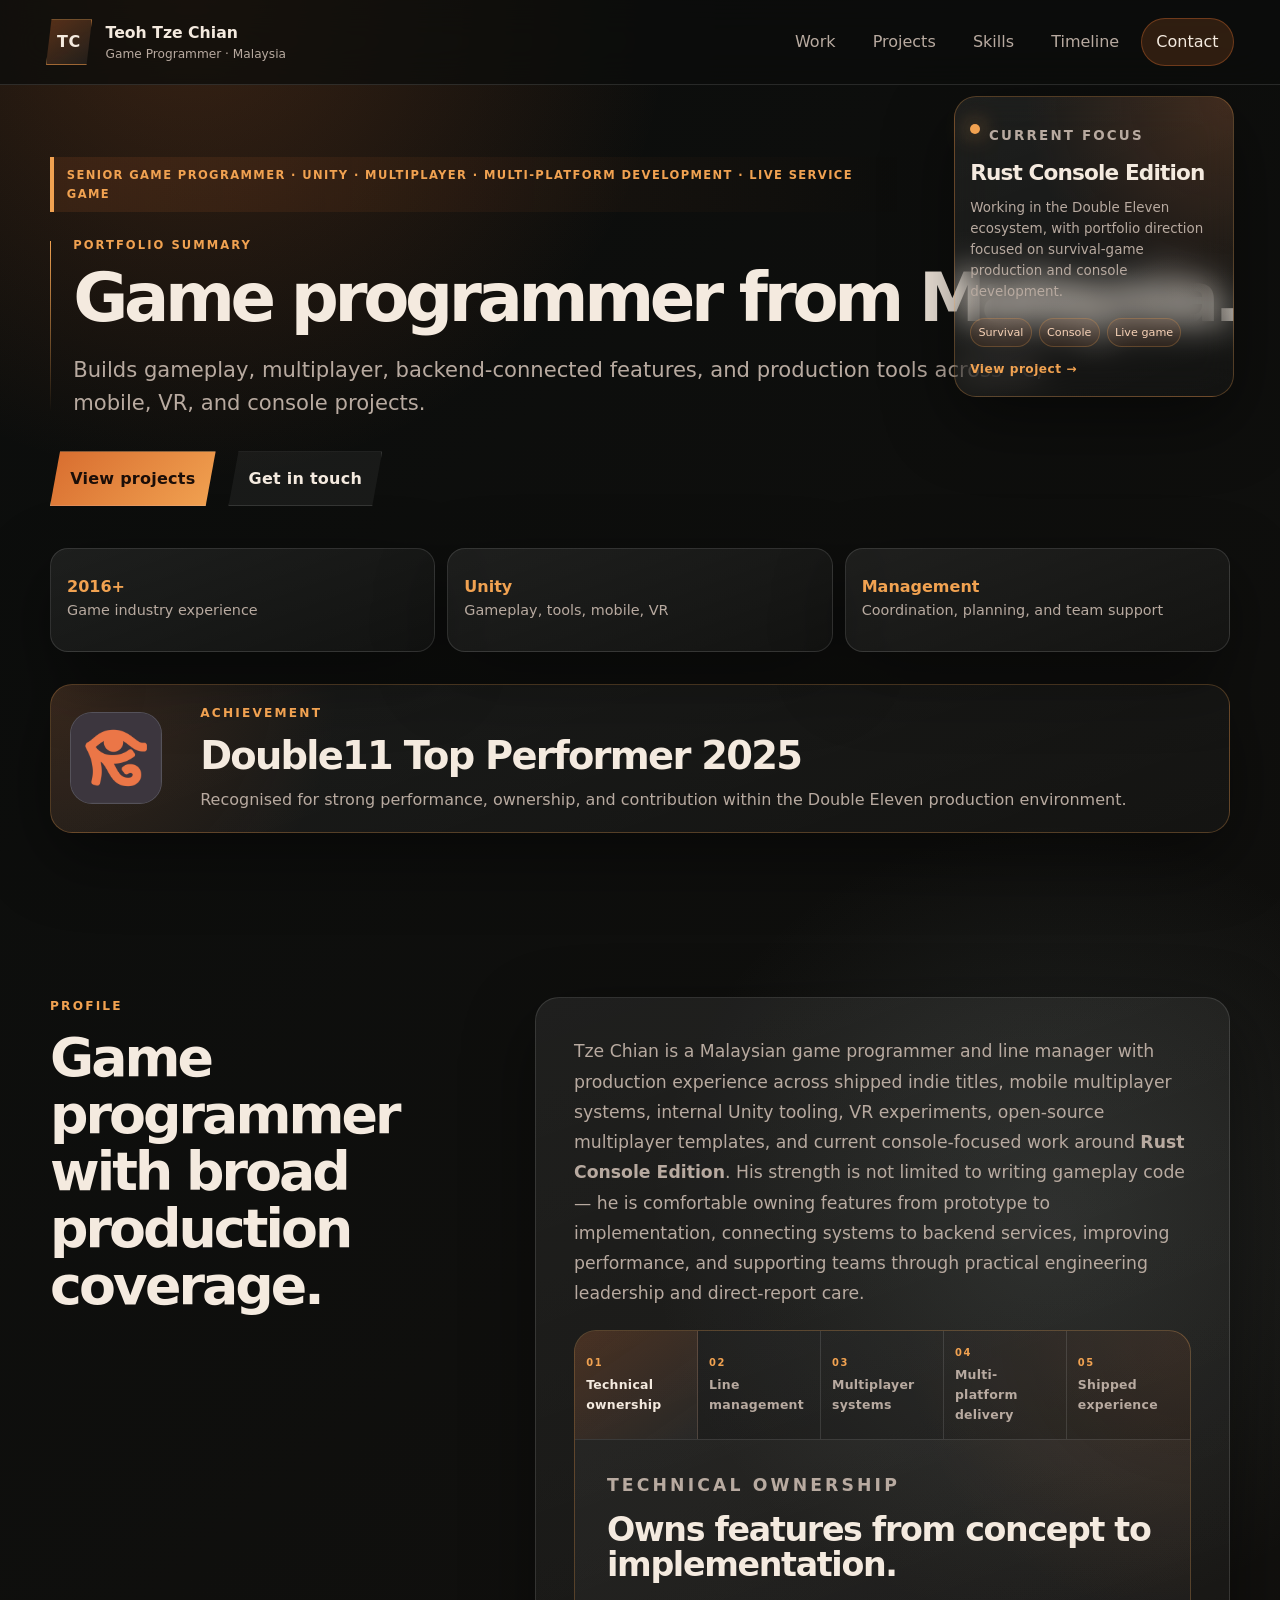
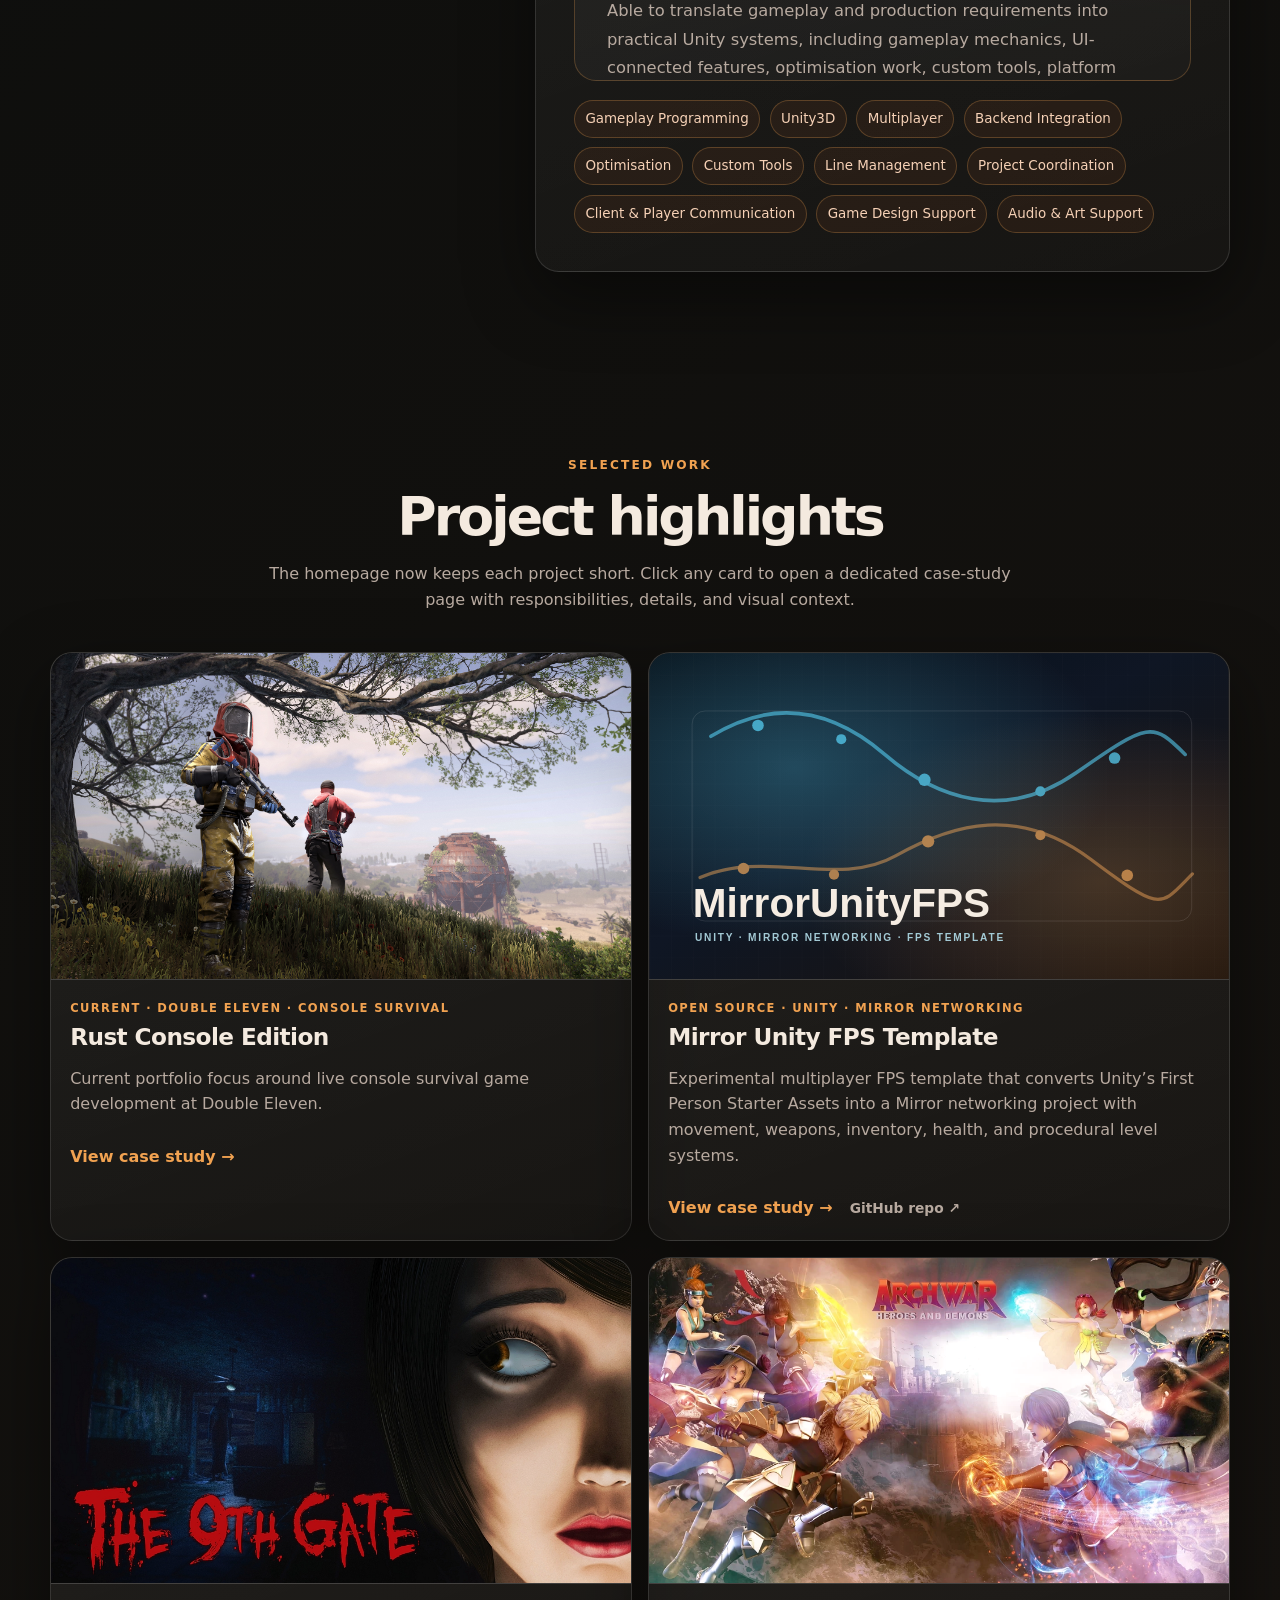
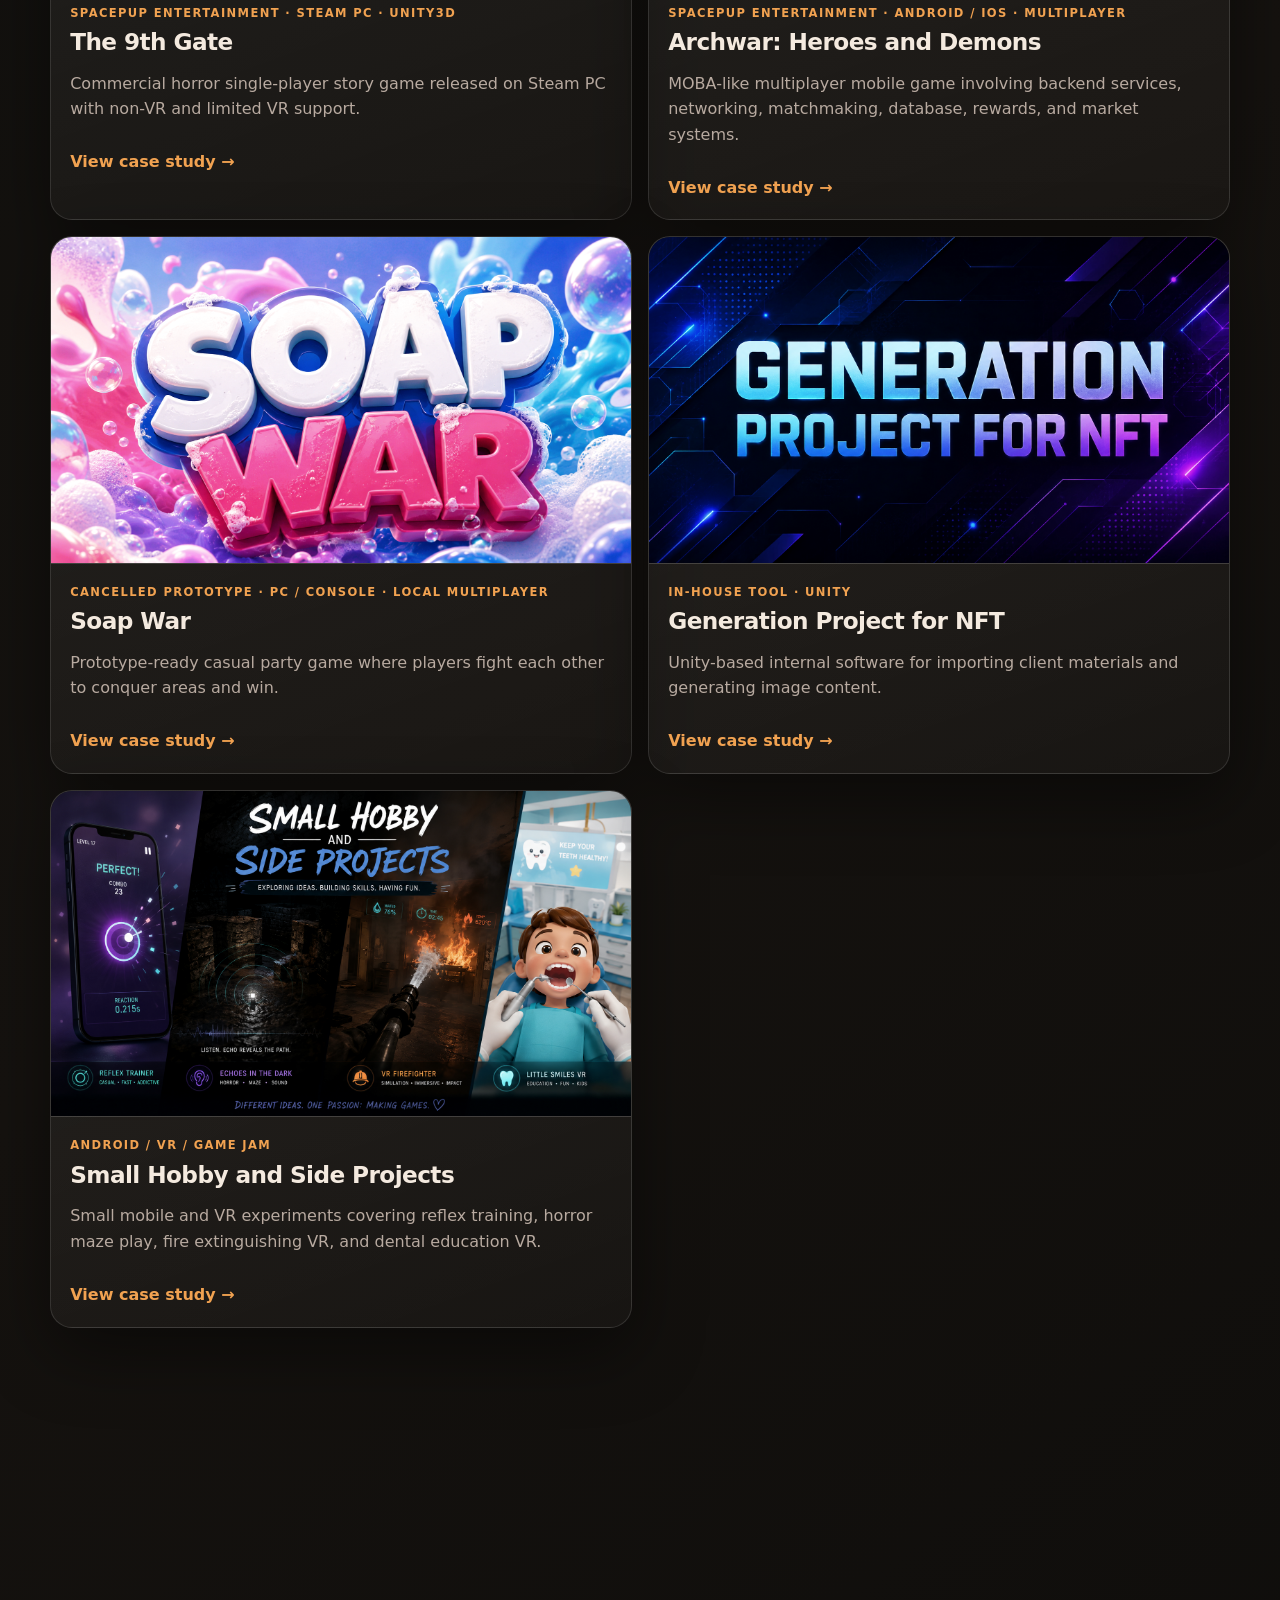
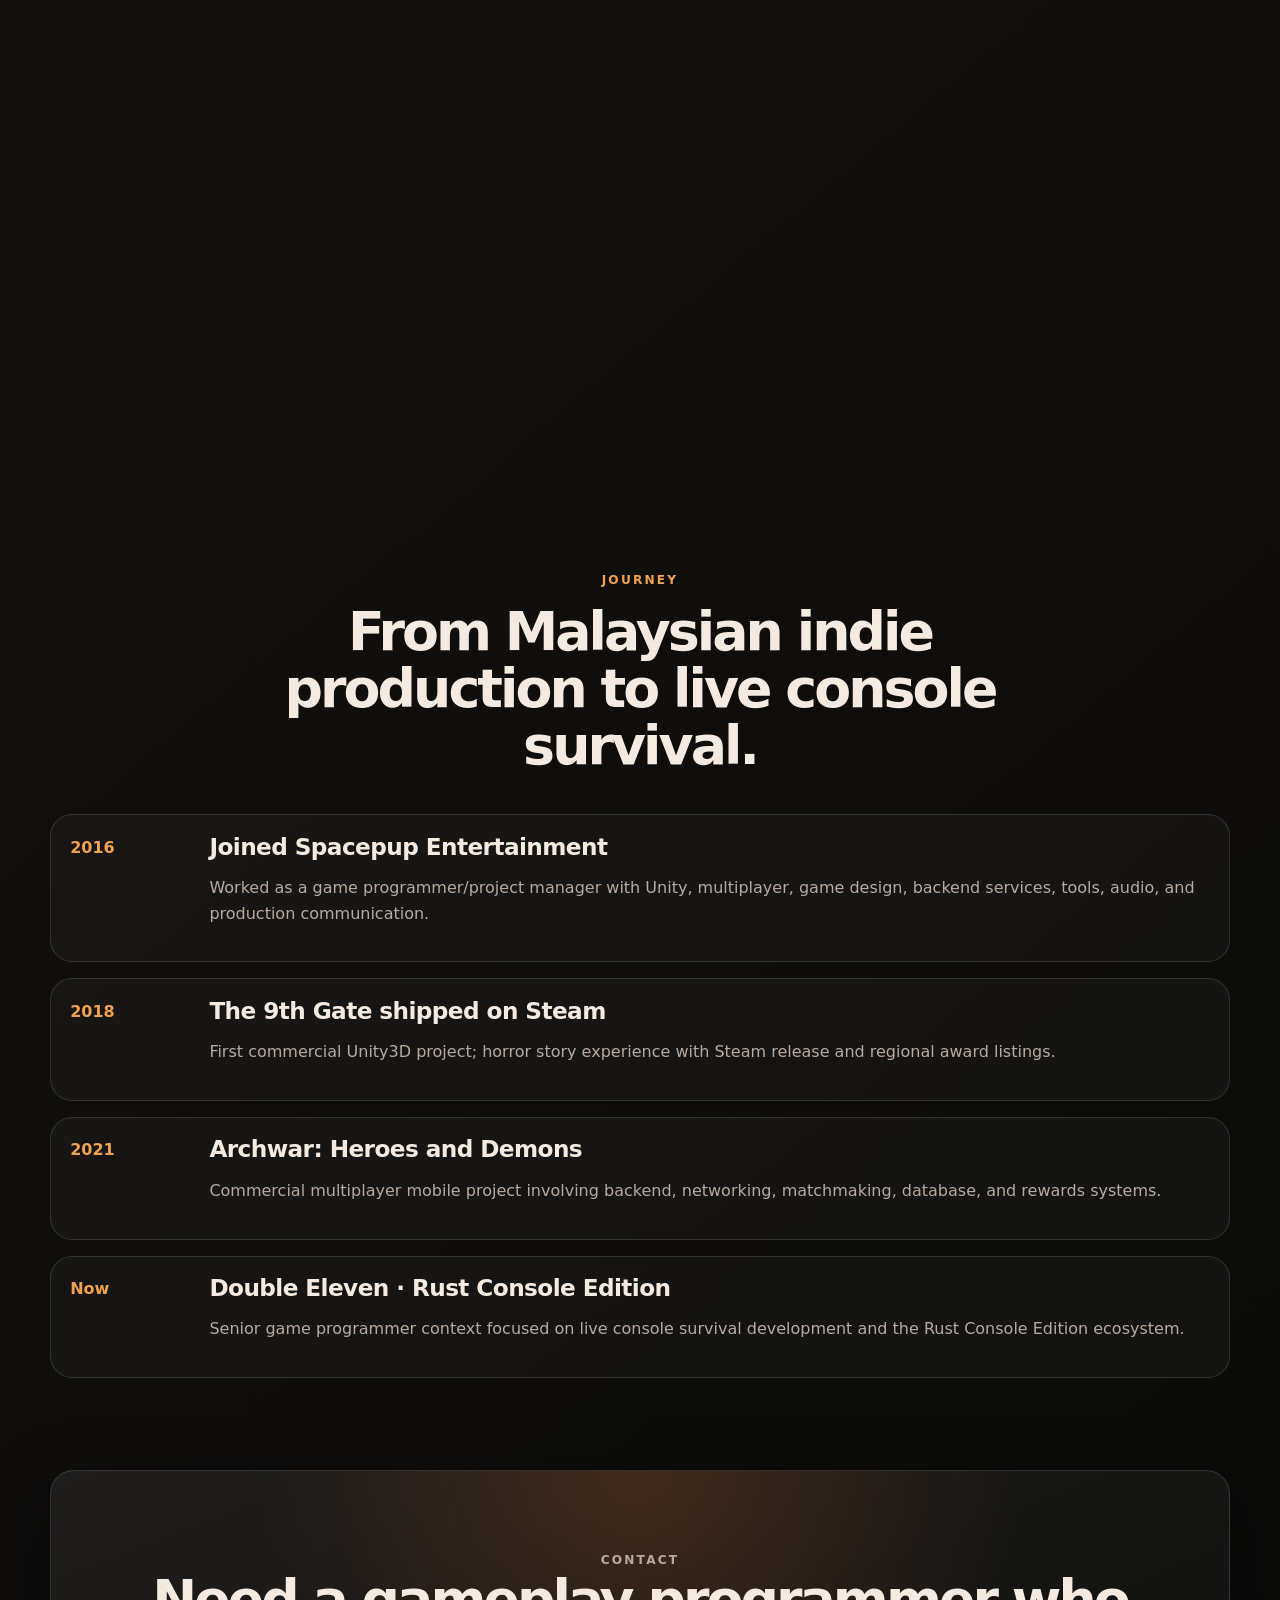
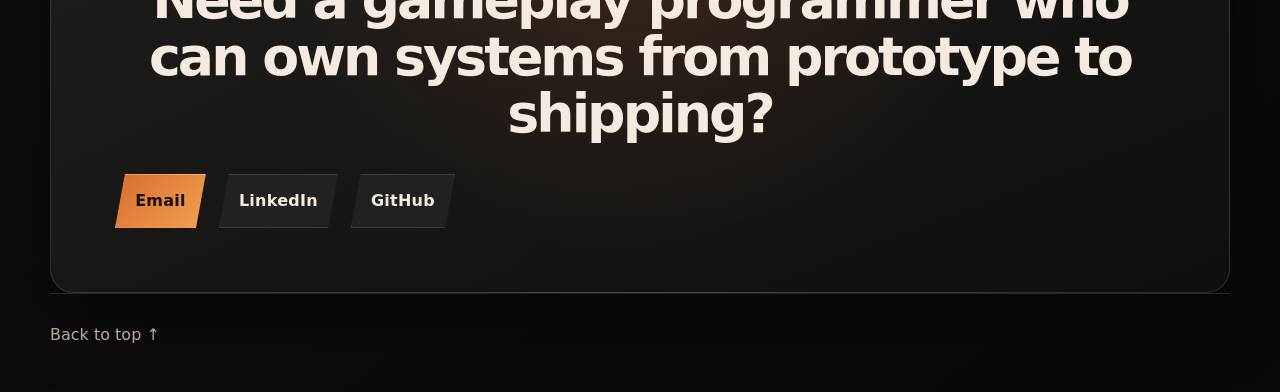
==== commit f484b918: "Add files via upload" ====
--- a/index.html
+++ b/index.html
@@ -321,20 +321,15 @@
     <section id="contact" class="section contact reveal">
       <p class="eyebrow">Contact</p>
       <h2>Need a gameplay programmer who can own systems from prototype to shipping?</h2>
-      <p>Use this section for email, LinkedIn, GitHub, ArtStation, or a downloadable resume. Replace the placeholder links below with the final public profiles you want to expose.</p>
       <div class="contact-actions">
         <a class="button primary" href="mailto:teoh_0827@hotmail.com">Email</a>
         <a class="button ghost" href="https://www.linkedin.com/in/tze-chian-teoh-1251bab4/" target="_blank" rel="noopener noreferrer" aria-label="LinkedIn profile">LinkedIn</a>
         <a class="button ghost" href="https://github.com/TzeC94" target="_blank" rel="noopener noreferrer" aria-label="GitHub profile">GitHub</a>
       </div>
-      <p class="small-note">
-        Note: This draft uses public/provided portfolio details and avoids claiming private responsibilities for Rust Console Edition beyond the available professional context.
-      </p>
     </section>
   </main>
 
   <footer class="site-footer">
-    <p>© <span id="year"></span> Teoh Tze Chian. Built as a focused portfolio concept around Rust Console Edition.</p>
     <a href="#top">Back to top ↑</a>
   </footer>
 
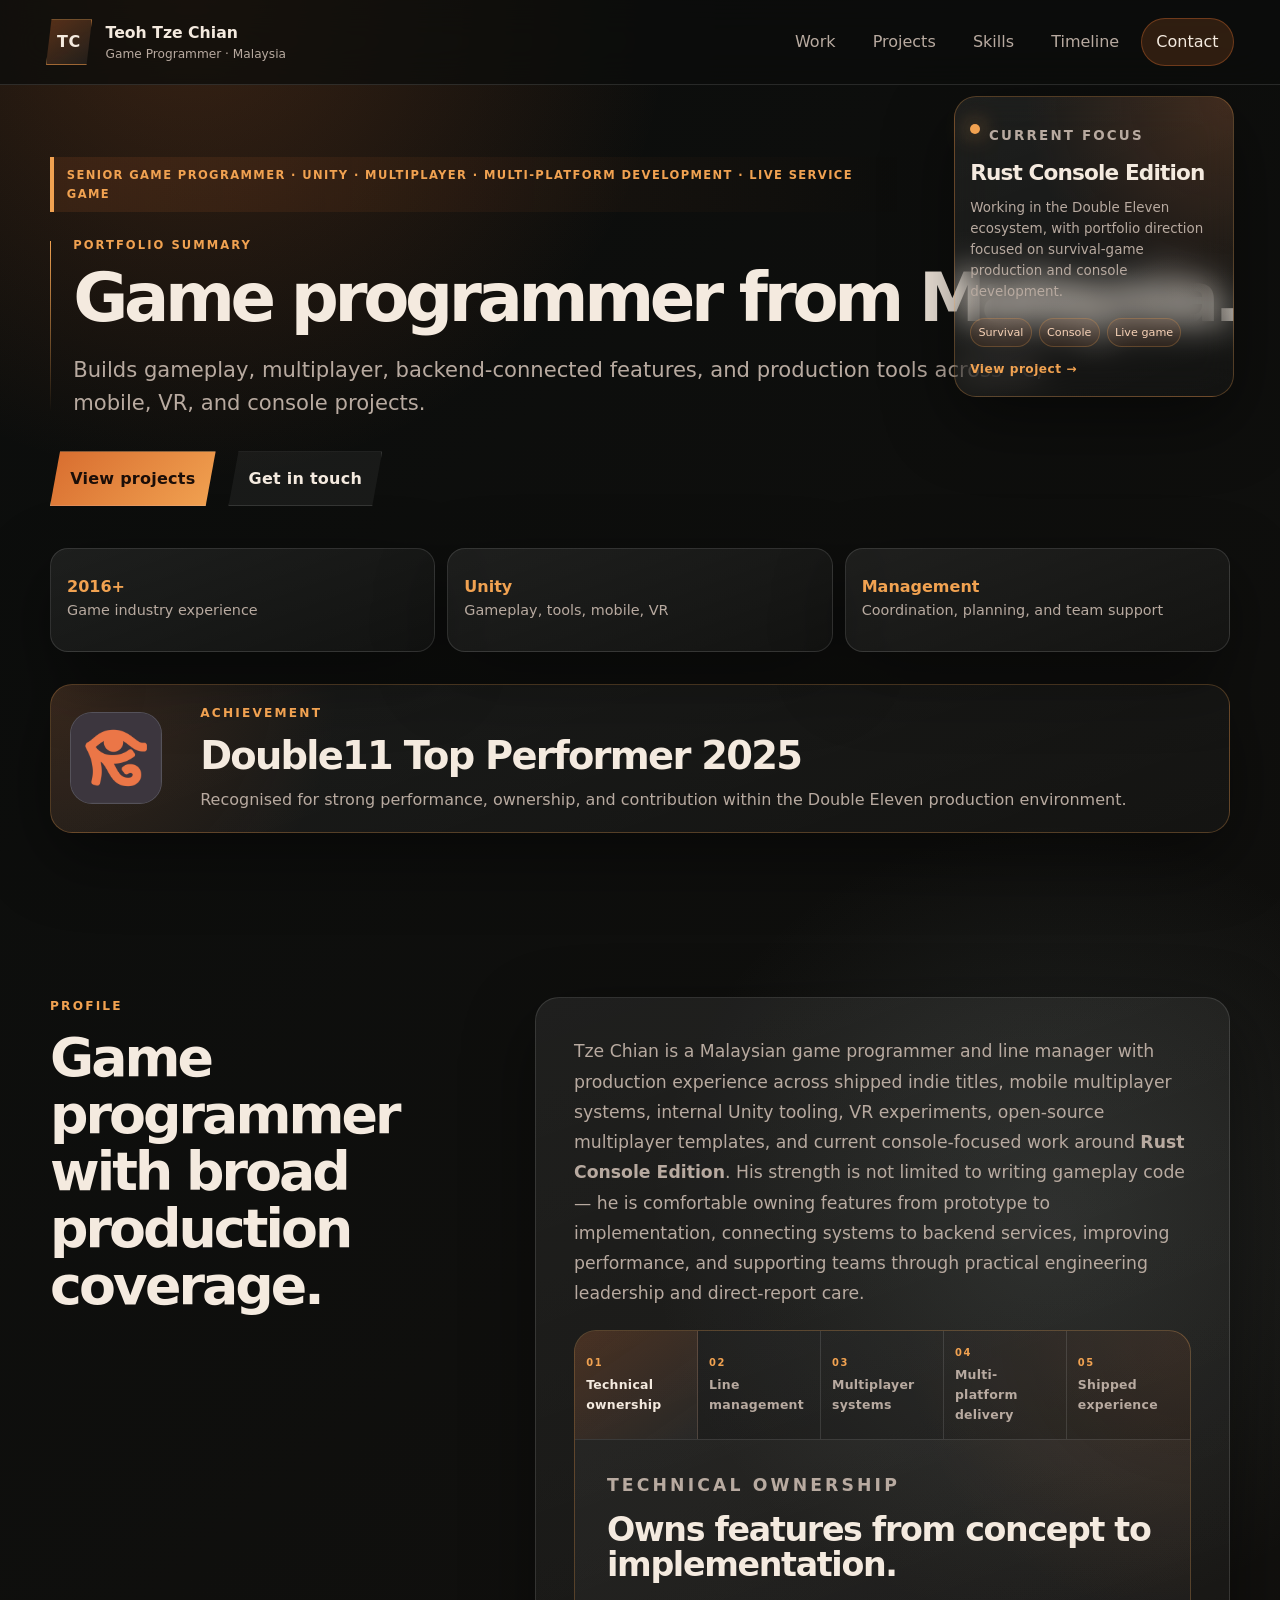
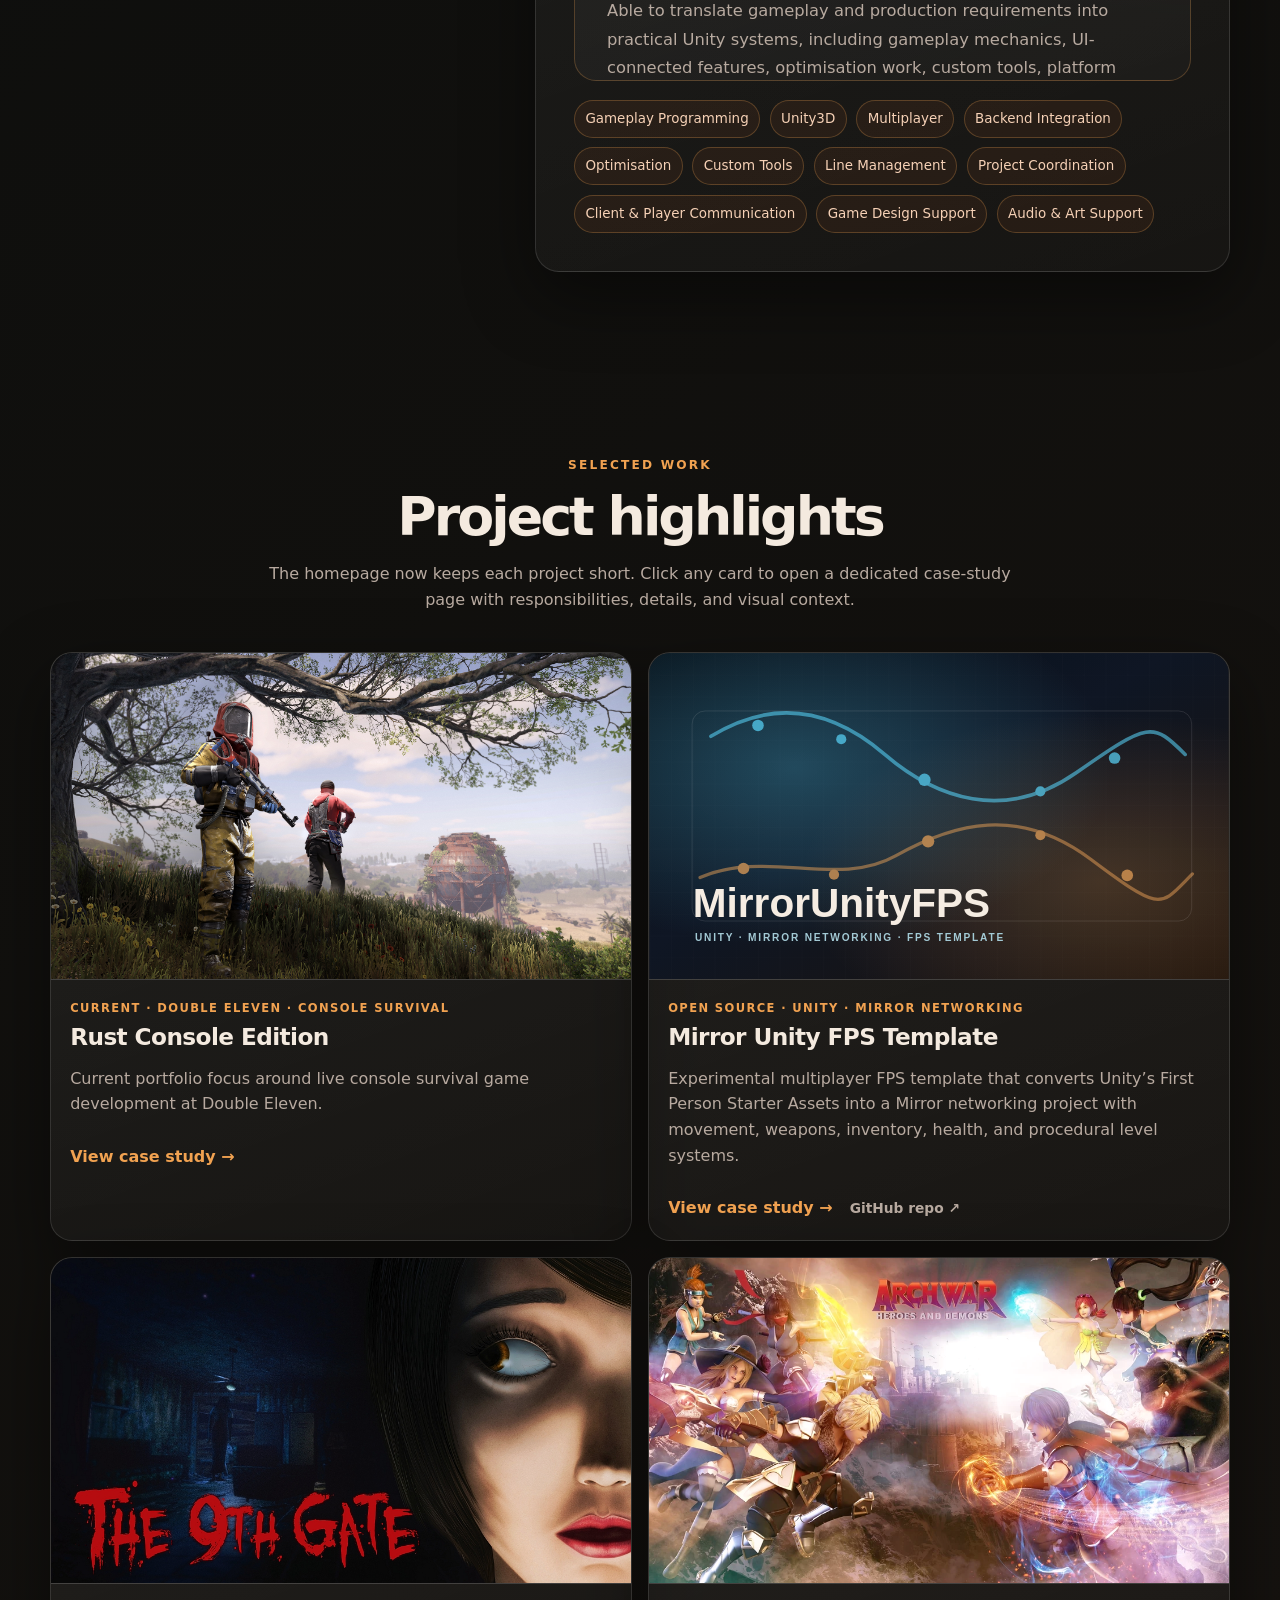
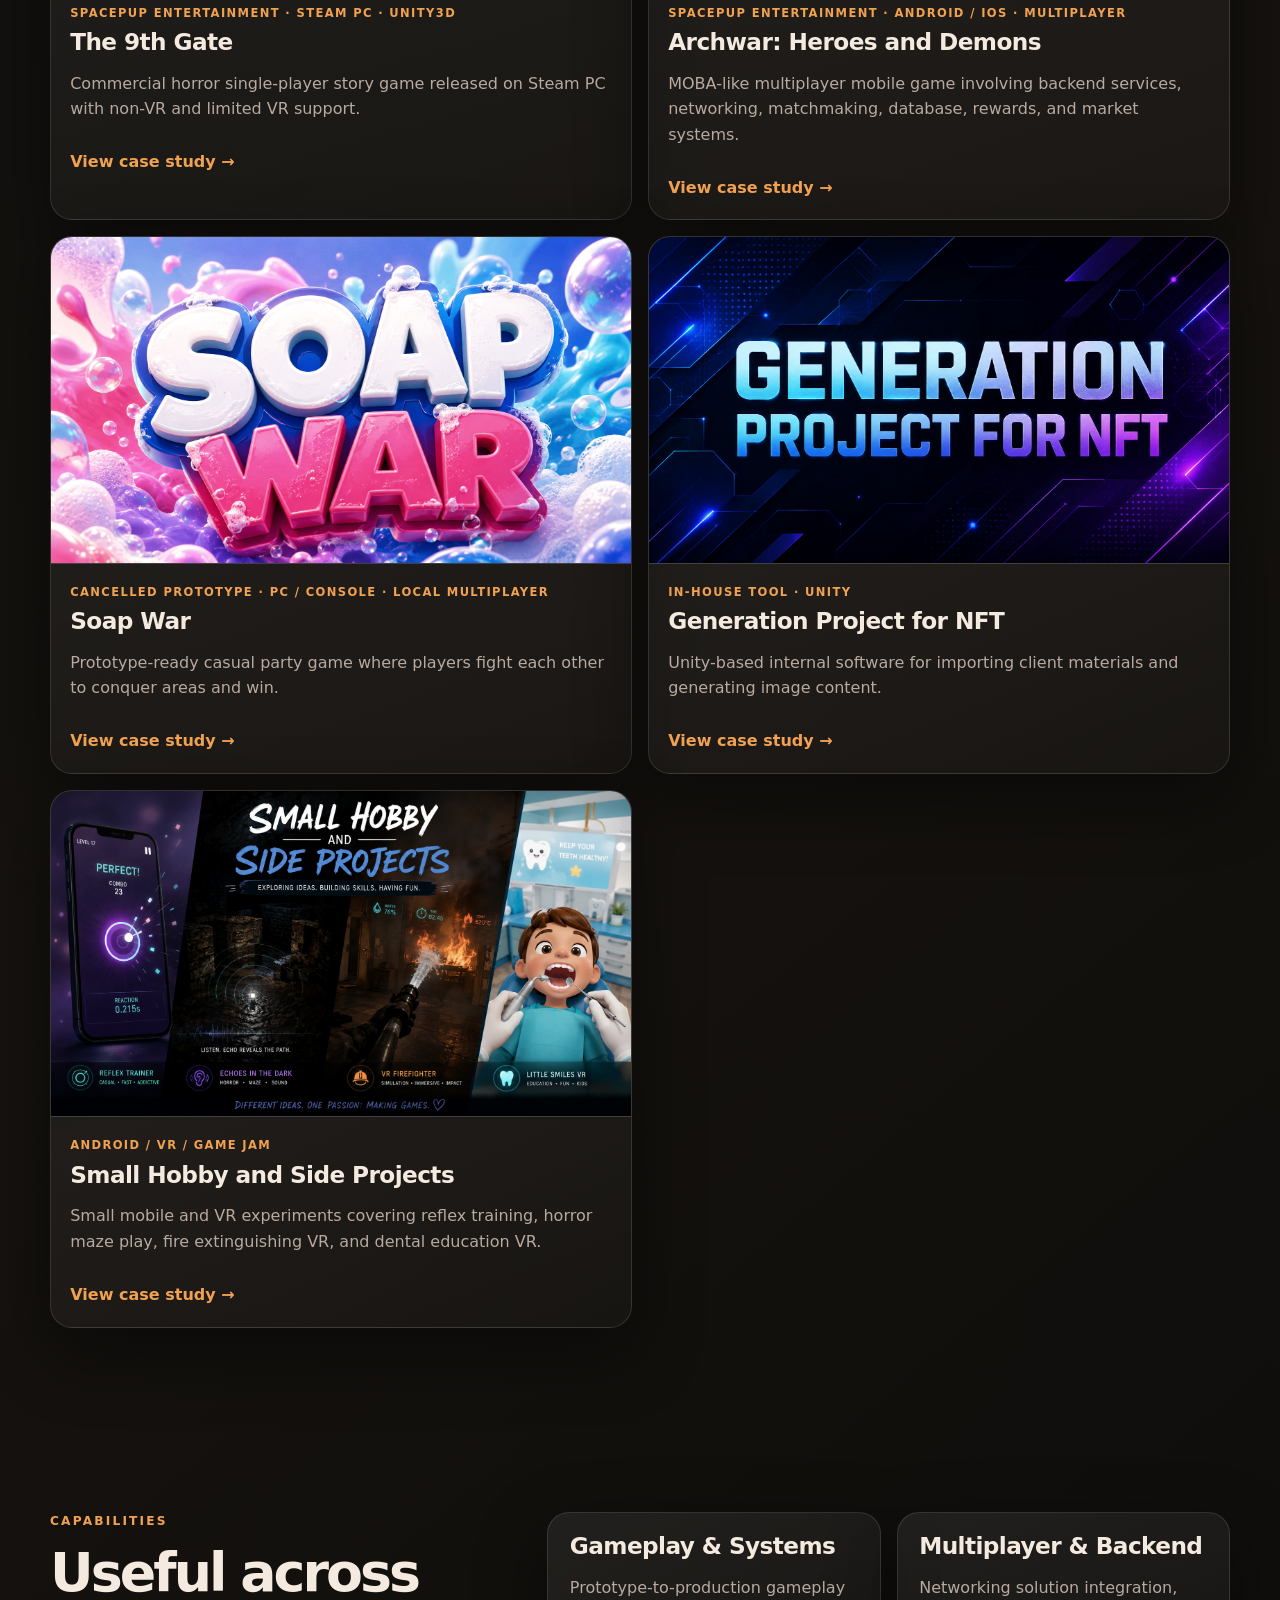
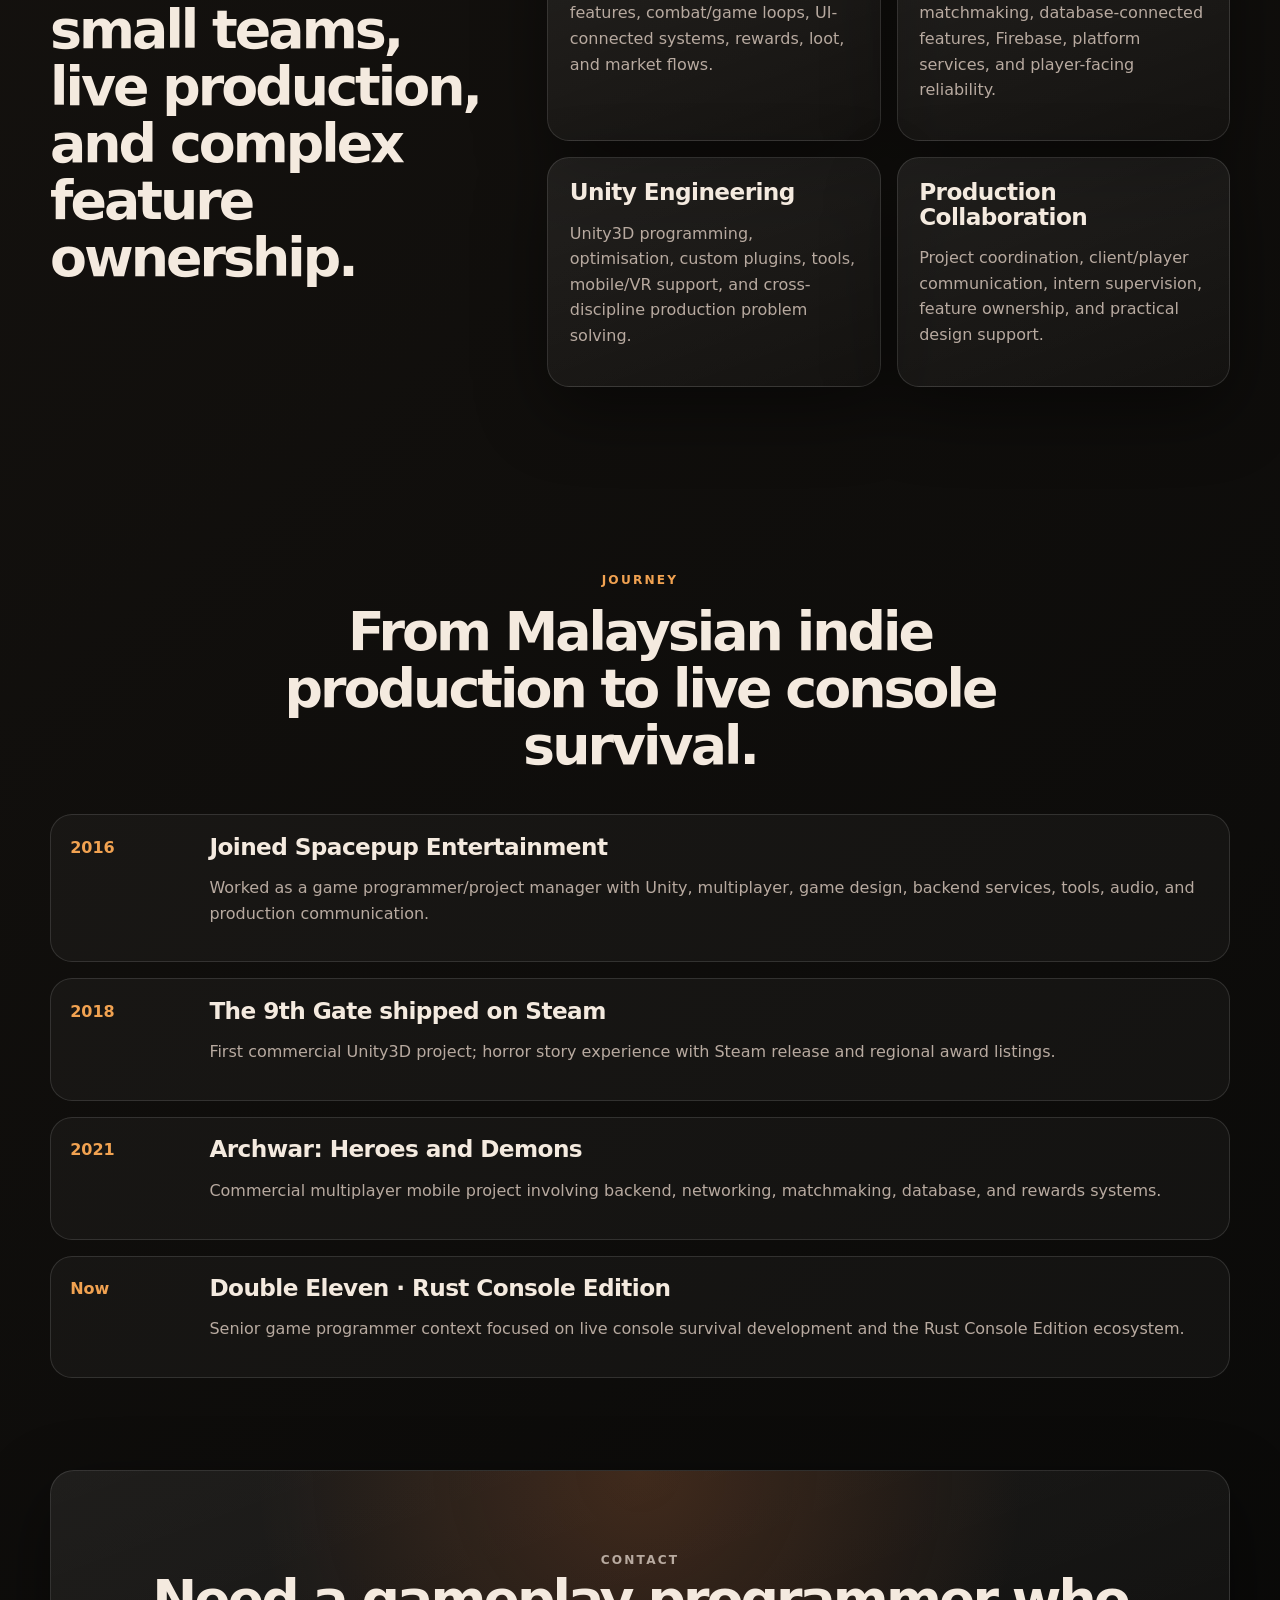
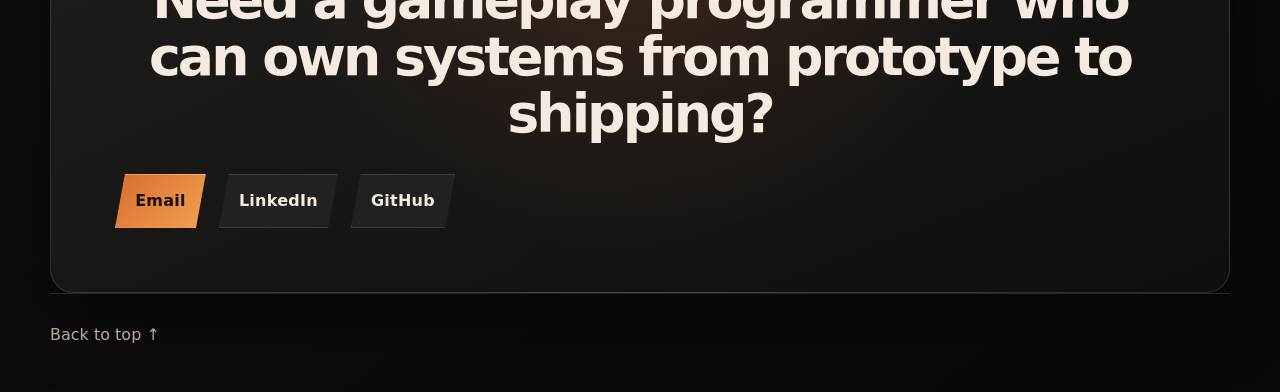
==== commit 8221e600: "Add files via upload" ====
--- a/index.html
+++ b/index.html
@@ -5,7 +5,7 @@
   <meta name="viewport" content="width=device-width, initial-scale=1" />
   <meta name="description" content="Portfolio website for Teoh Tze Chian, a Malaysian game programmer focused on Unity, gameplay systems, multiplayer, backend integration, and Rust Console Edition." />
   <title>Teoh Tze Chian — Game Programmer</title>
-  <link rel="stylesheet" href="style.css" />
+  <link rel="stylesheet" href="style.css?v=31" />
 </head>
 <body>
   <div class="noise"></div>
@@ -333,6 +333,6 @@
     <a href="#top">Back to top ↑</a>
   </footer>
 
-  <script src="script.js"></script>
+  <script src="script.js?v=31"></script>
 </body>
 </html>
--- a/style.css
+++ b/style.css
@@ -254,7 +254,7 @@
   color:var(--muted);
   border-top:1px solid var(--line);
 }
-.reveal{opacity:0;transform:translateY(18px);transition:opacity .7s ease, transform .7s ease}
+.reveal{opacity:1;transform:none;transition:opacity .7s ease, transform .7s ease}
 .reveal.visible{opacity:1;transform:none}
 @media (max-width:900px){
   .nav-toggle{display:block}
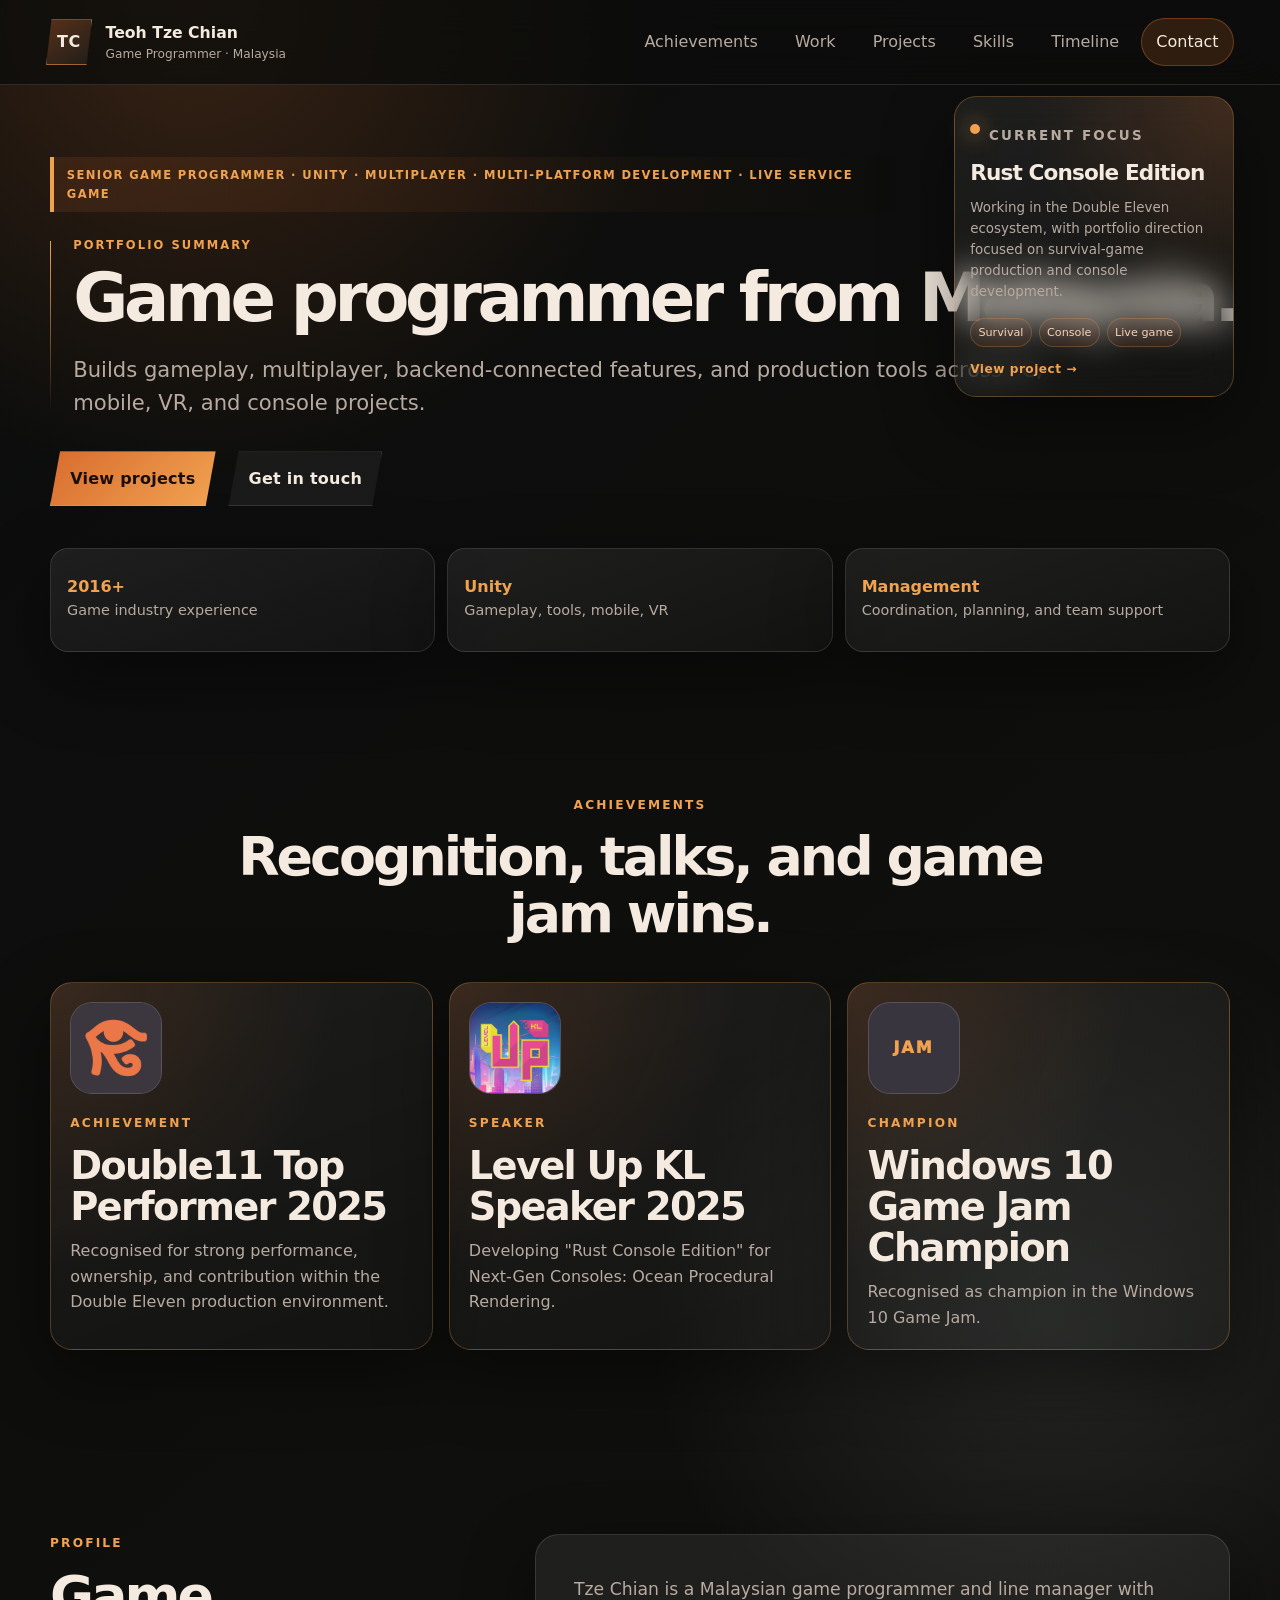
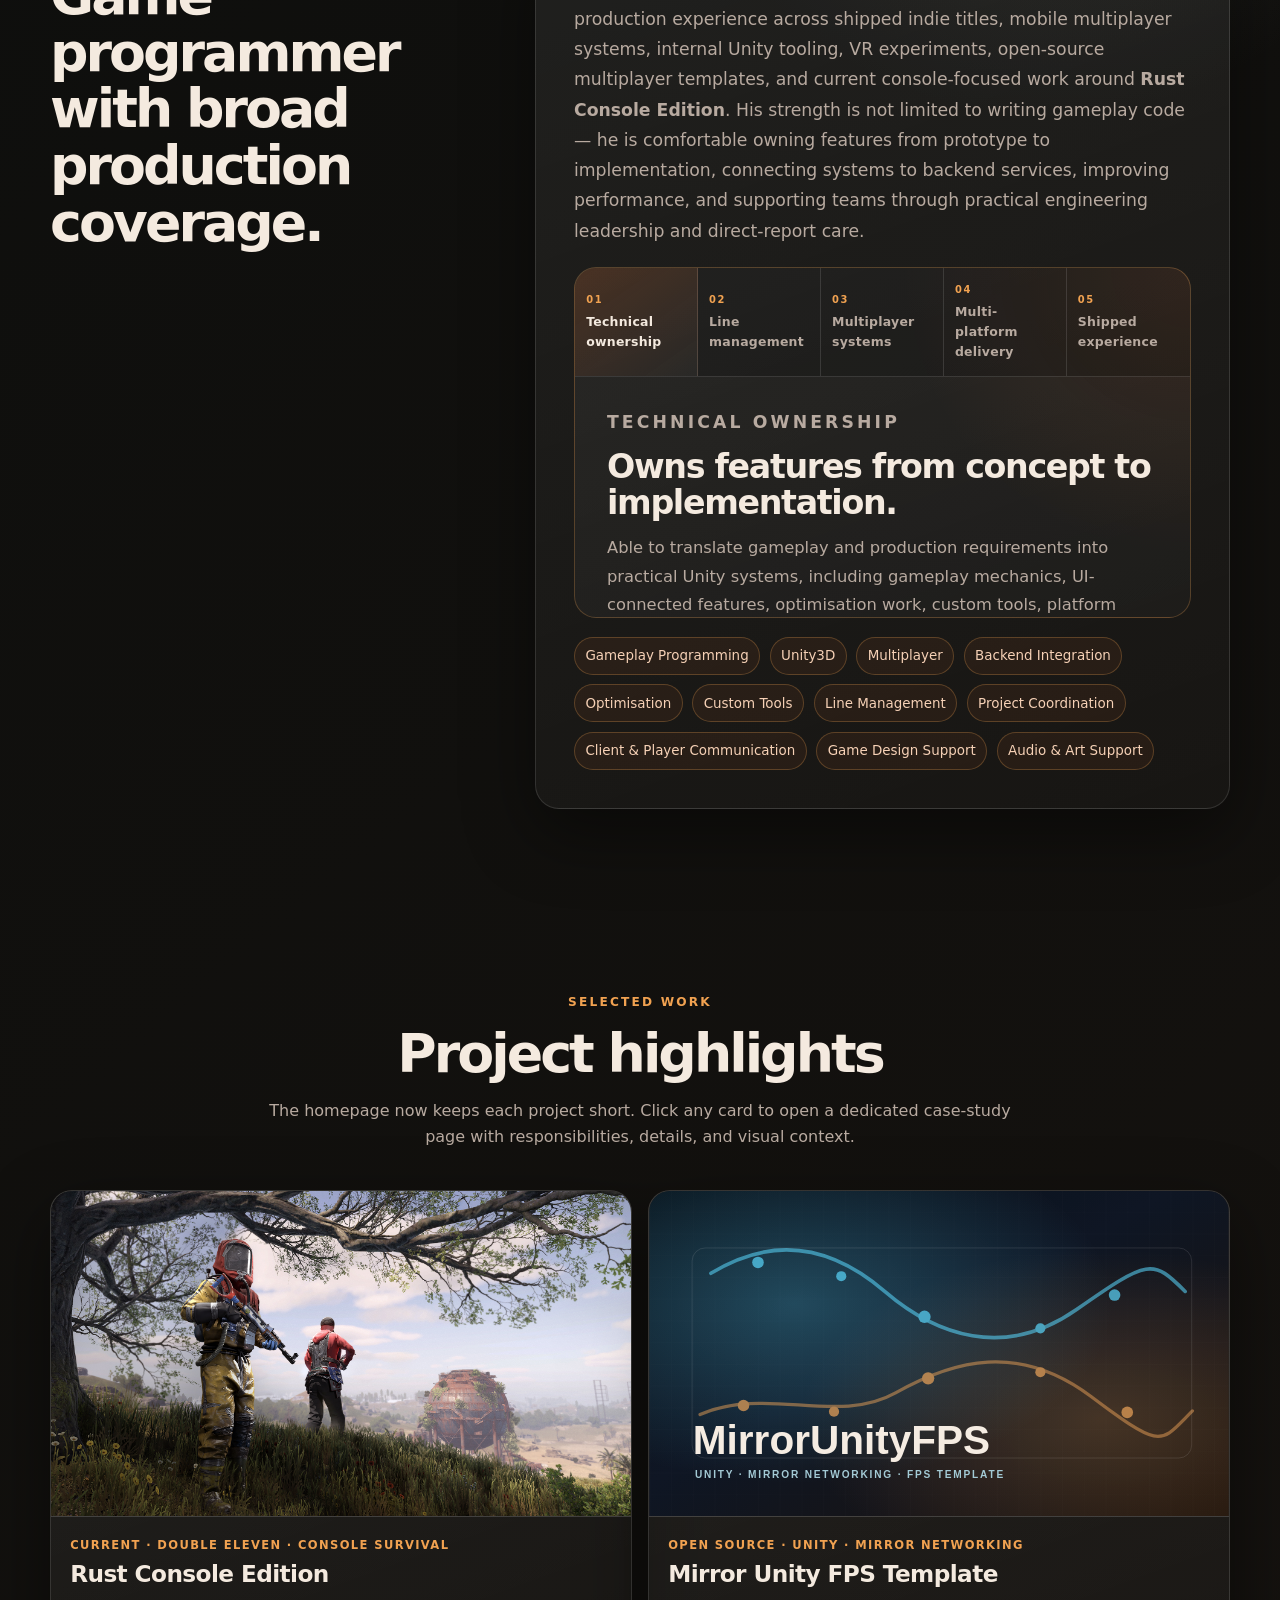
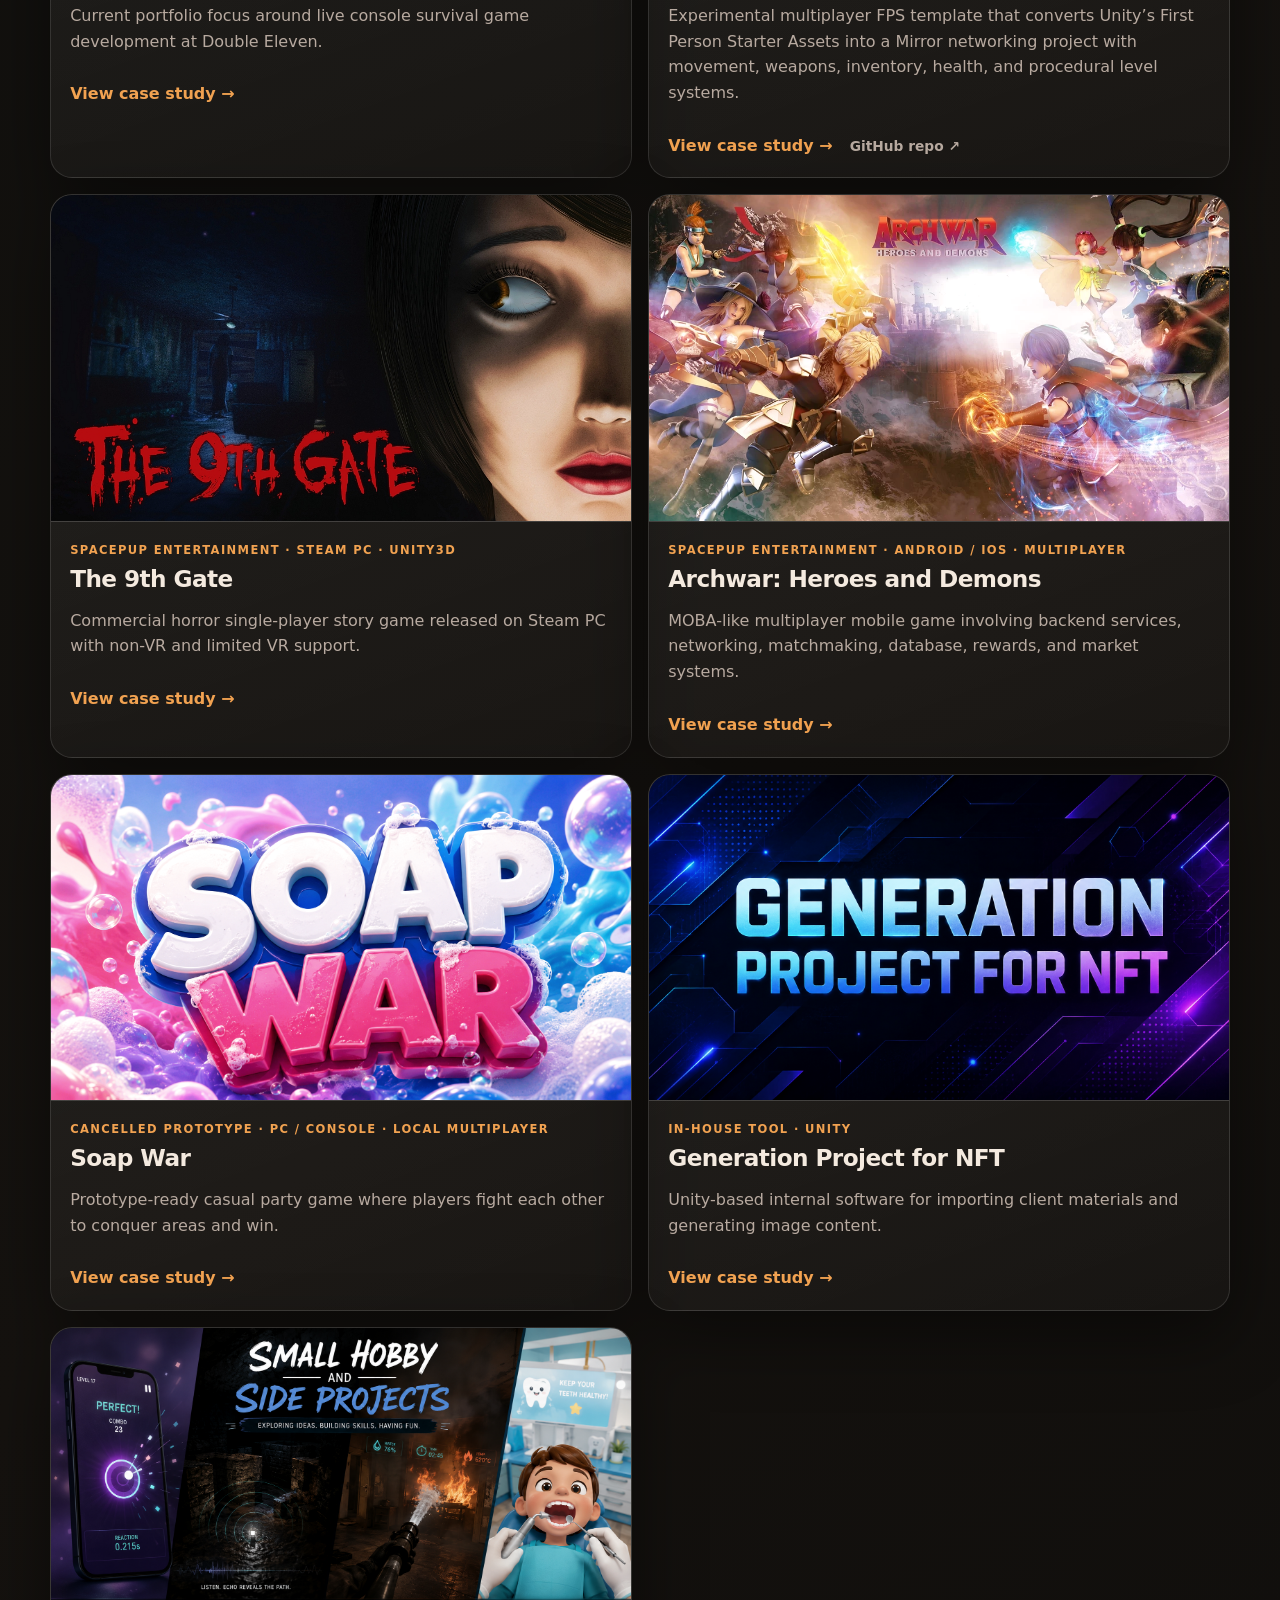
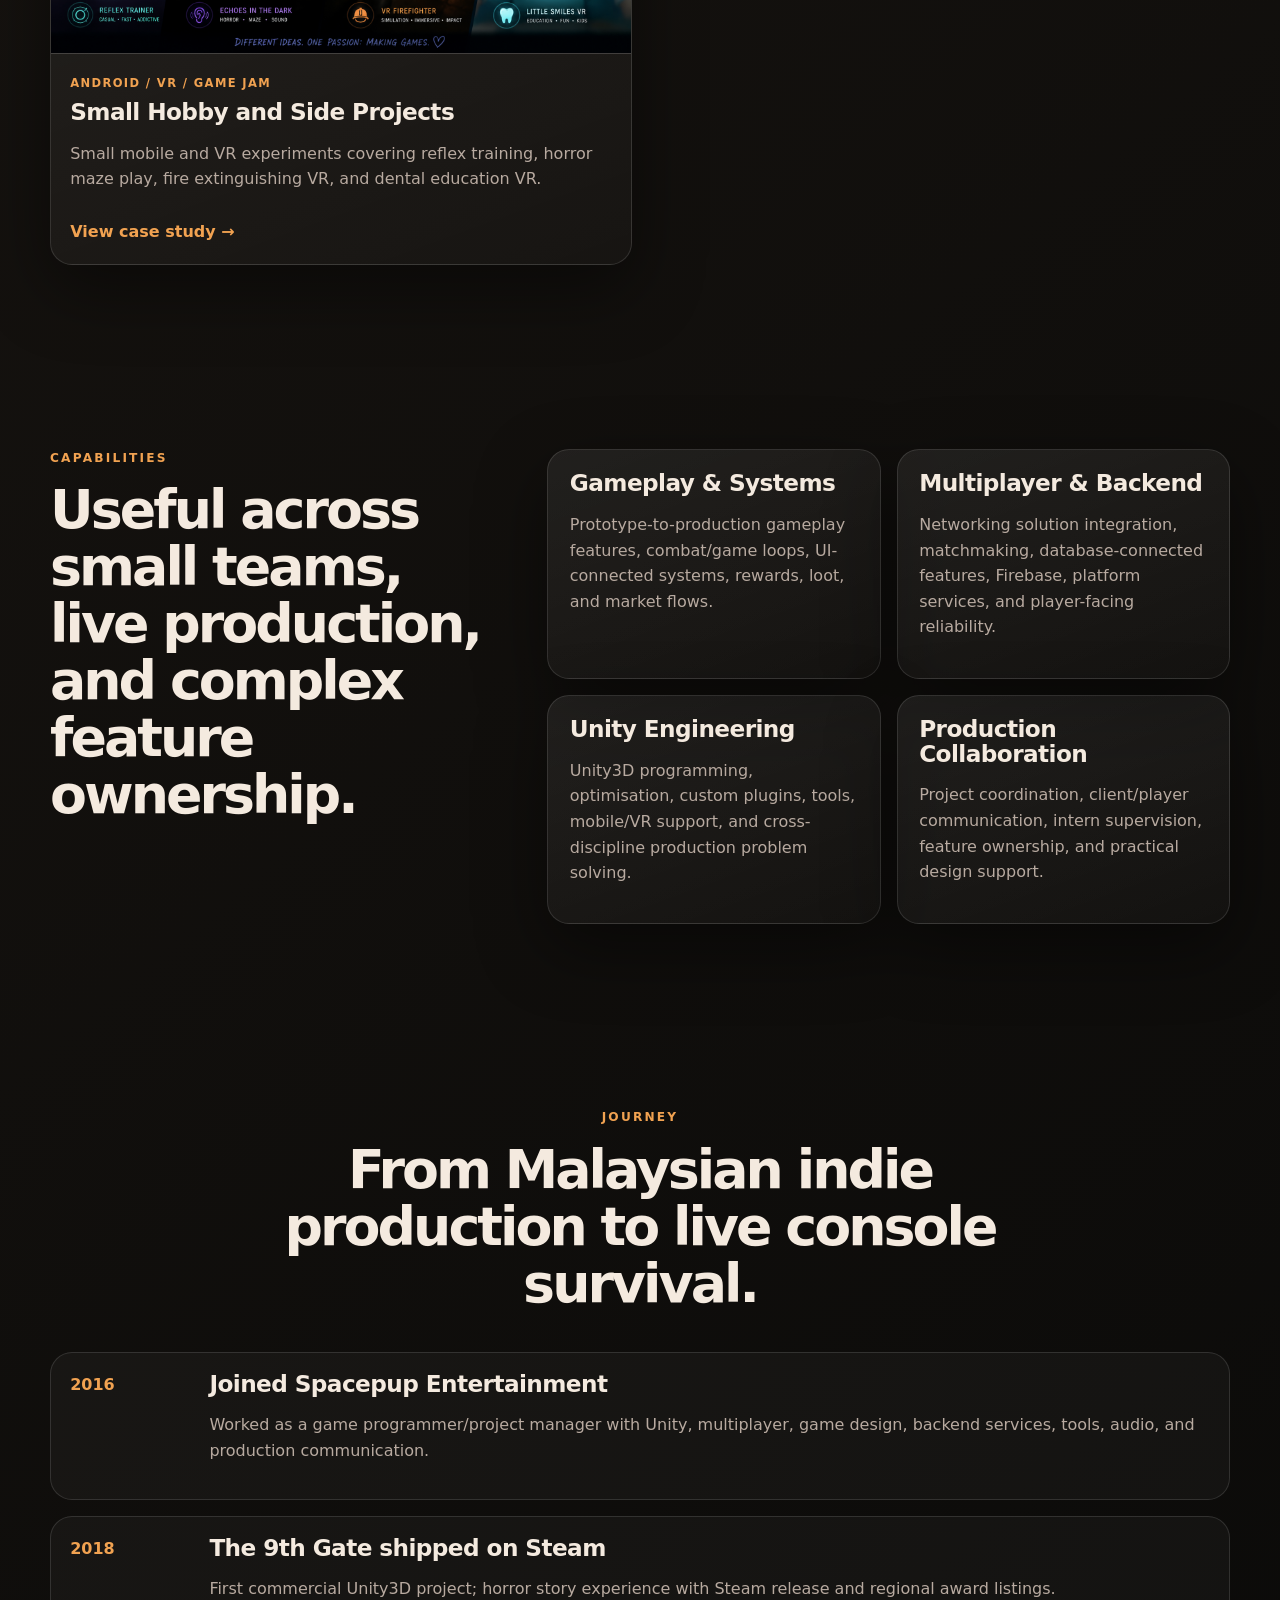
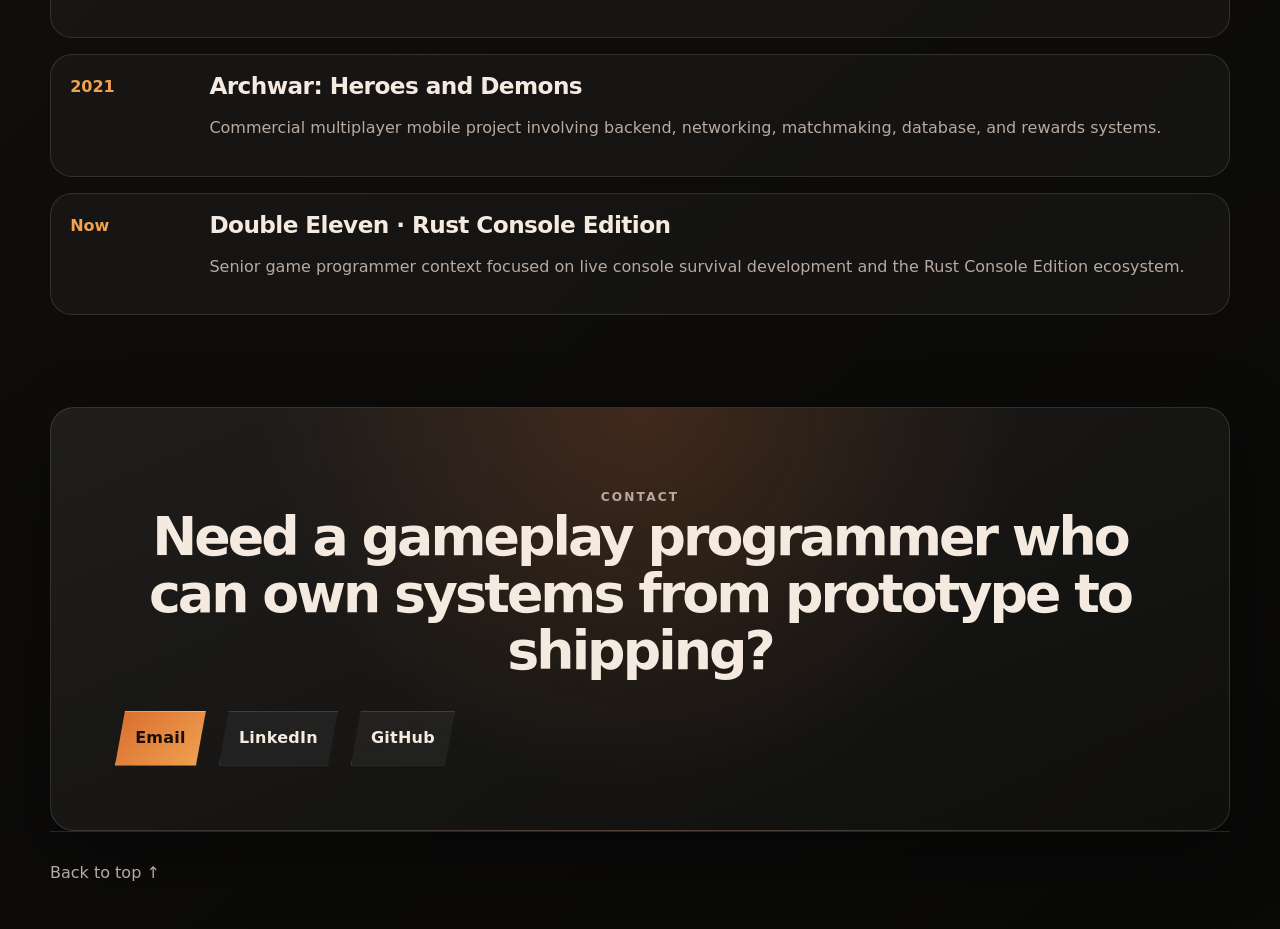
==== commit 0f34ad53: "Add files via upload" ====
--- a/index.html
+++ b/index.html
@@ -5,7 +5,7 @@
   <meta name="viewport" content="width=device-width, initial-scale=1" />
   <meta name="description" content="Portfolio website for Teoh Tze Chian, a Malaysian game programmer focused on Unity, gameplay systems, multiplayer, backend integration, and Rust Console Edition." />
   <title>Teoh Tze Chian — Game Programmer</title>
-  <link rel="stylesheet" href="style.css?v=31" />
+  <link rel="stylesheet" href="style.css?v=34" />
 </head>
 <body>
   <div class="noise"></div>
@@ -19,6 +19,7 @@
     </a>
     <button class="nav-toggle" aria-label="Open menu" aria-expanded="false">☰</button>
     <nav class="nav">
+      <a href="#achievements">Achievements</a>
       <a href="#work">Work</a>
       <a href="#projects">Projects</a>
       <a href="#skills">Skills</a>
@@ -68,20 +69,56 @@
           <div><dt>Management</dt><dd>Coordination, planning, and team support</dd></div>
         </dl>
 
-        <div class="achievement-card reveal" aria-label="Achievement highlight">
-          <div class="achievement-logo">
-            <img src="assets/double11-logo.png" alt="Double11 logo">
-          </div>
-          <div>
-            <p class="eyebrow">Achievement</p>
-            <h2>Double11 Top Performer 2025</h2>
-            <p>
-              Recognised for strong performance, ownership, and contribution within the Double Eleven production environment.
-            </p>
-          </div>
-        </div>
-      </div>
-    </section>
+      </div>
+    </section>
+
+    <section id="achievements" class="section achievement-section">
+      <div class="section-heading center reveal">
+        <p class="eyebrow">Achievements</p>
+        <h2>Recognition, talks, and game jam wins.</h2>
+      </div>
+      <div class="achievement-stack reveal" aria-label="Achievement highlights">
+          <div class="achievement-card">
+            <div class="achievement-logo">
+              <img src="assets/double11-logo.png" alt="Double11 logo">
+            </div>
+            <div>
+              <p class="eyebrow">Achievement</p>
+              <h2>Double11 Top Performer 2025</h2>
+              <p>
+                Recognised for strong performance, ownership, and contribution within the Double Eleven production environment.
+              </p>
+            </div>
+          </div>
+
+          <div class="achievement-card">
+            <div class="achievement-logo">
+              <img src="assets/levelup-kl-2025.jpg" alt="Level Up KL 2025 logo">
+            </div>
+            <div>
+              <p class="eyebrow">Speaker</p>
+              <h2>Level Up KL Speaker 2025</h2>
+              <p>
+                Developing &quot;Rust Console Edition&quot; for Next-Gen Consoles: Ocean Procedural Rendering.
+              </p>
+            </div>
+          </div>
+
+          <div class="achievement-card">
+            <div class="achievement-logo text-logo">
+              <span>JAM</span>
+            </div>
+            <div>
+              <p class="eyebrow">Champion</p>
+              <h2>Windows 10 Game Jam Champion</h2>
+              <p>
+                Recognised as champion in the Windows 10 Game Jam.
+              </p>
+            </div>
+          </div>
+        </div>
+    </section>
+
 
     <section id="work" class="section split">
       <div class="section-heading reveal">
@@ -333,6 +370,6 @@
     <a href="#top">Back to top ↑</a>
   </footer>
 
-  <script src="script.js?v=31"></script>
+  <script src="script.js?v=34"></script>
 </body>
 </html>
--- a/style.css
+++ b/style.css
@@ -1480,3 +1480,44 @@
     grid-template-columns:1fr;
   }
 }
+
+
+/* V32: stacked achievement highlights */
+.achievement-stack{
+  display:grid;
+  gap:1rem;
+  margin-top:2rem;
+  max-width:1180px;
+}
+.achievement-stack .achievement-card{
+  margin-top:0;
+}
+.achievement-logo.text-logo{
+  display:grid;
+  place-items:center;
+}
+.achievement-logo.text-logo span{
+  color:var(--accent-2);
+  font-weight:950;
+  letter-spacing:.12em;
+  font-size:1rem;
+}
+
+
+/* V33: achievements as a standalone section */
+.achievement-section{
+  padding-top:72px;
+}
+.achievement-section .achievement-stack{
+  margin:2.5rem auto 0;
+}
+@media (min-width:900px){
+  .achievement-section .achievement-stack{
+    grid-template-columns:repeat(3,minmax(0,1fr));
+  }
+  .achievement-section .achievement-card{
+    grid-template-columns:1fr;
+    align-content:start;
+    height:100%;
+  }
+}
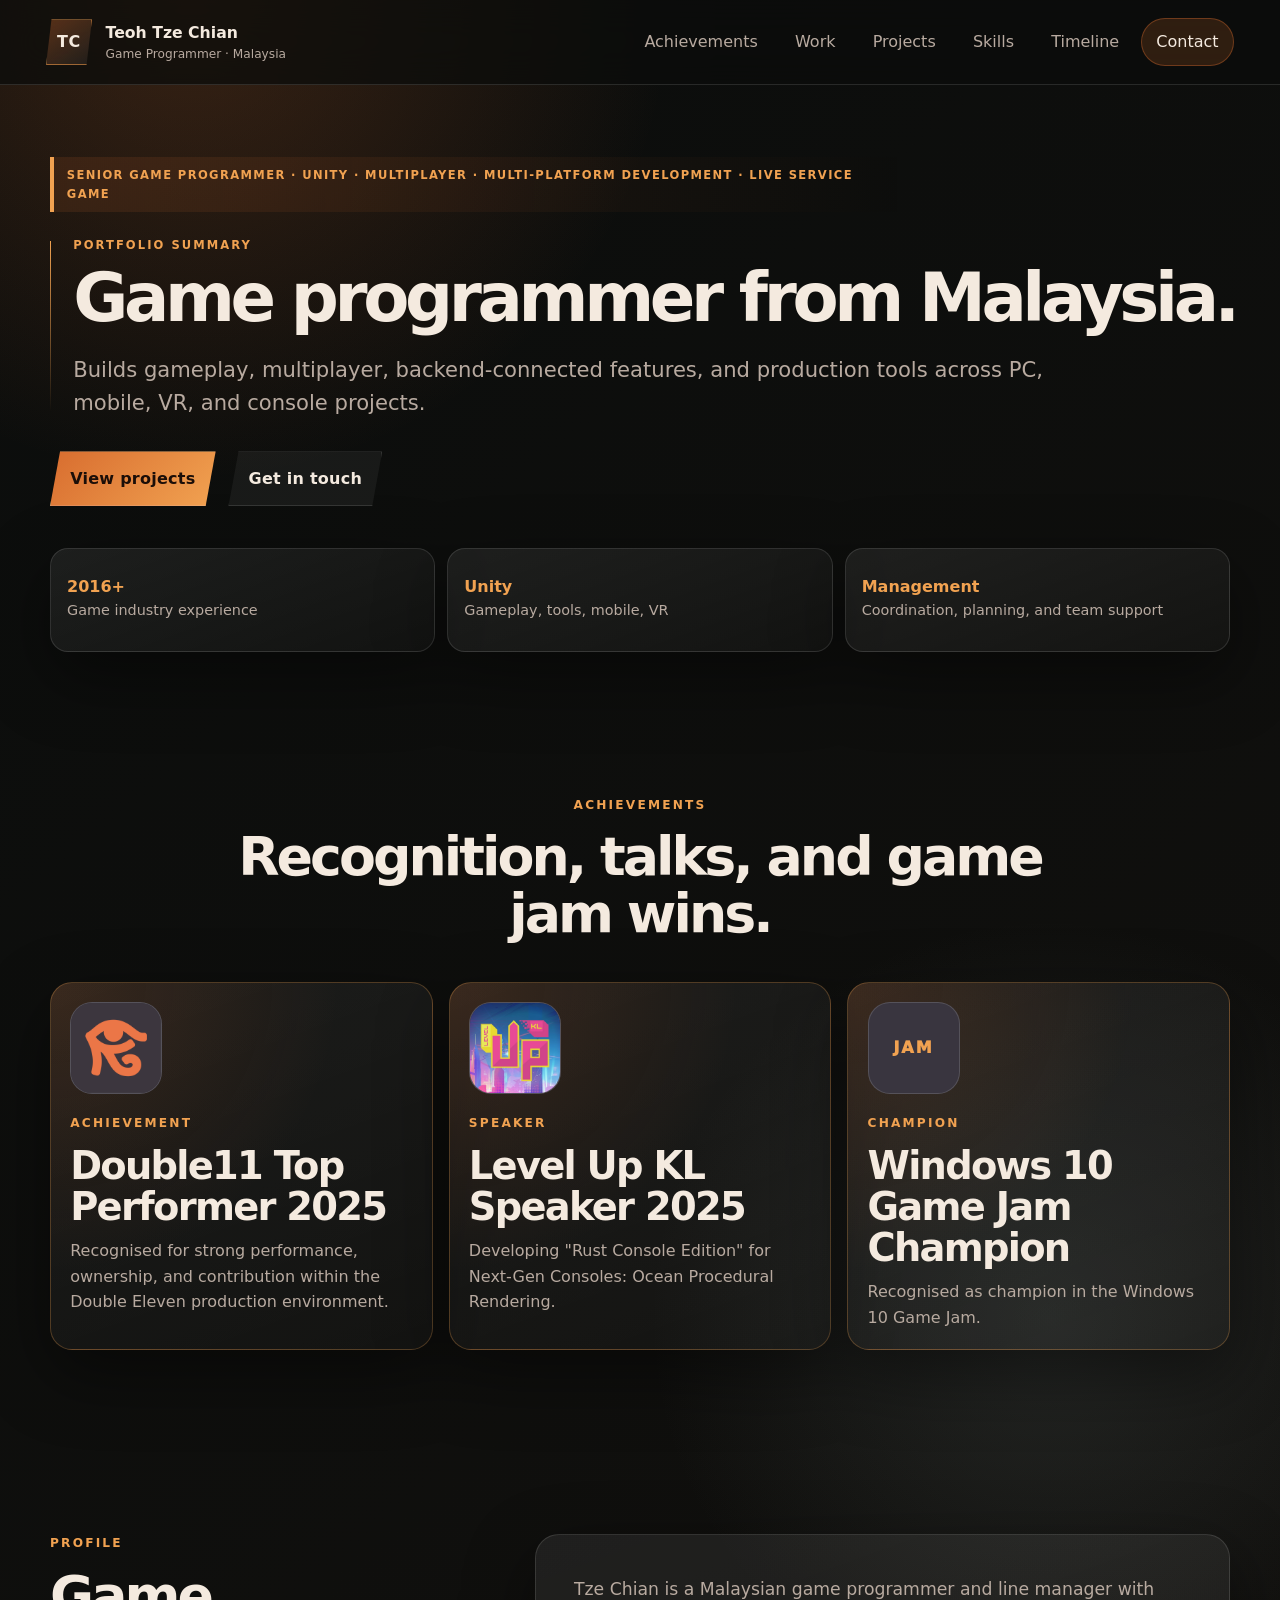
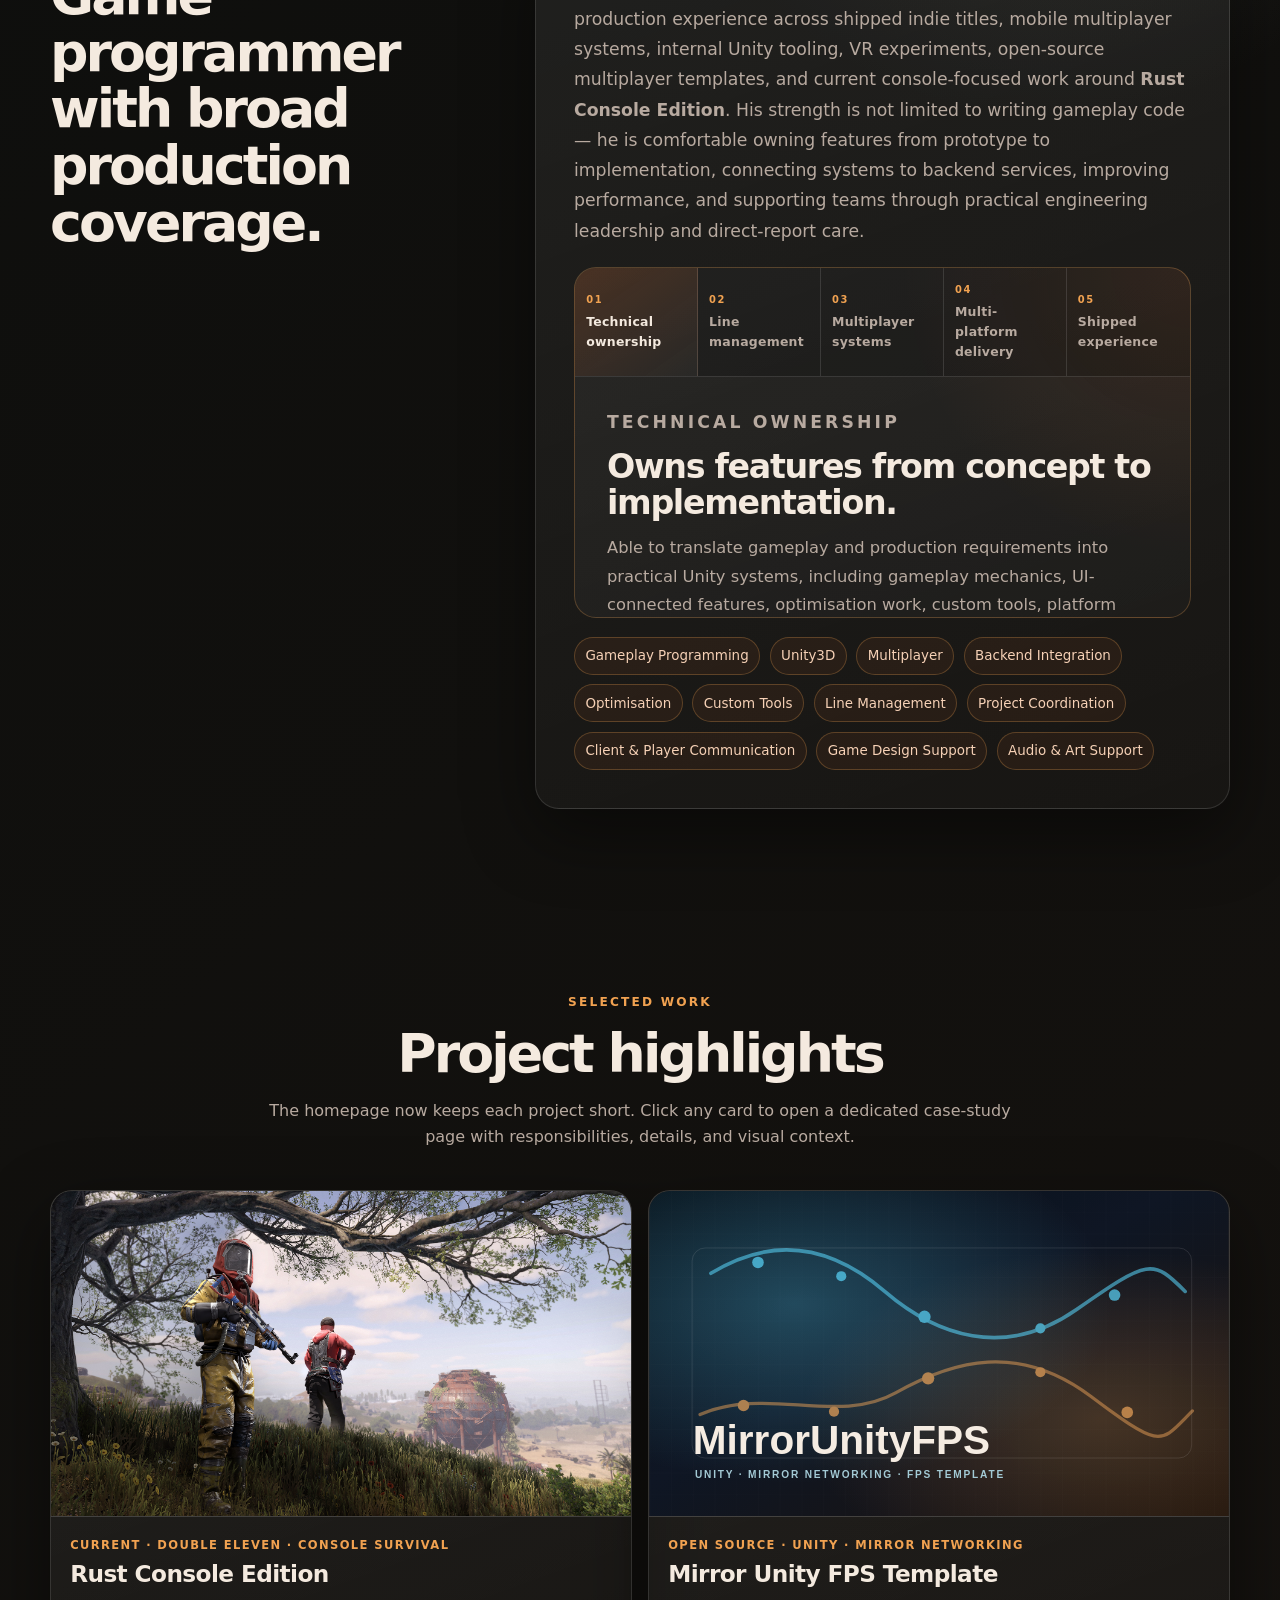
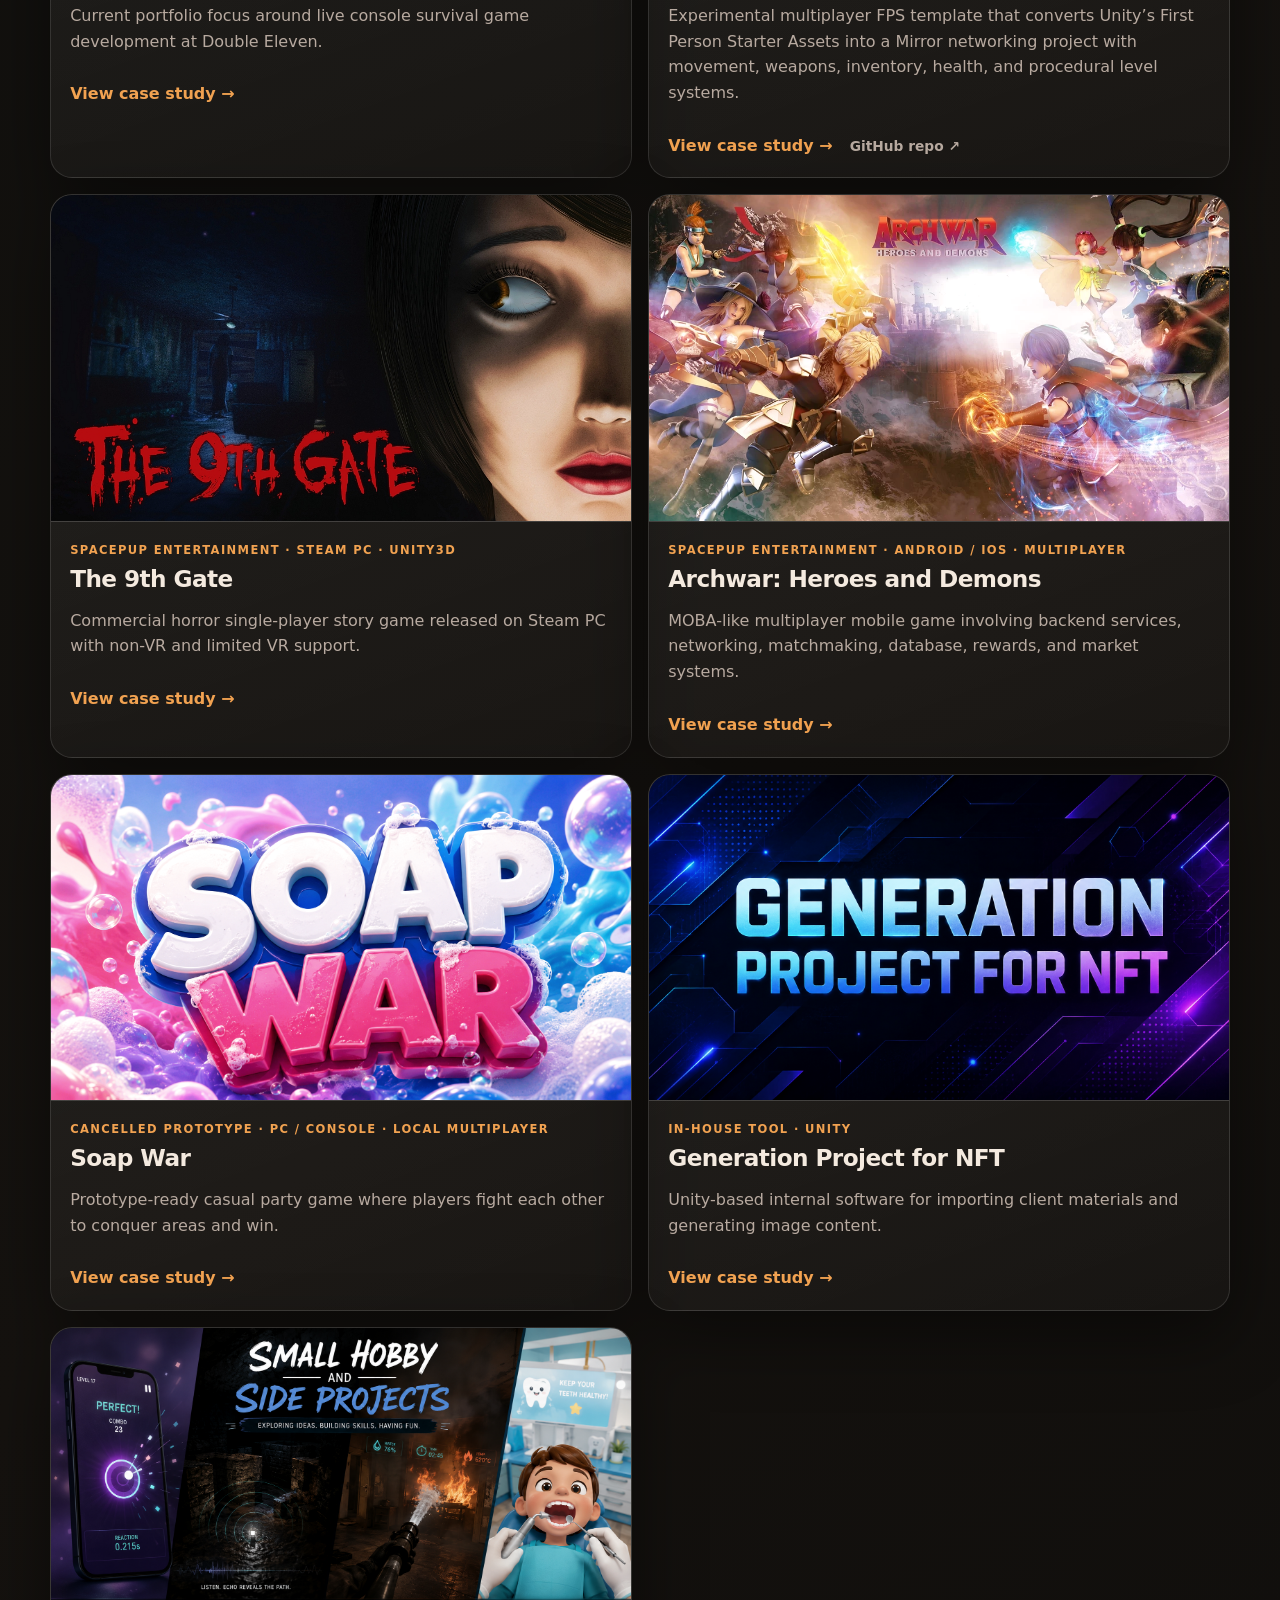
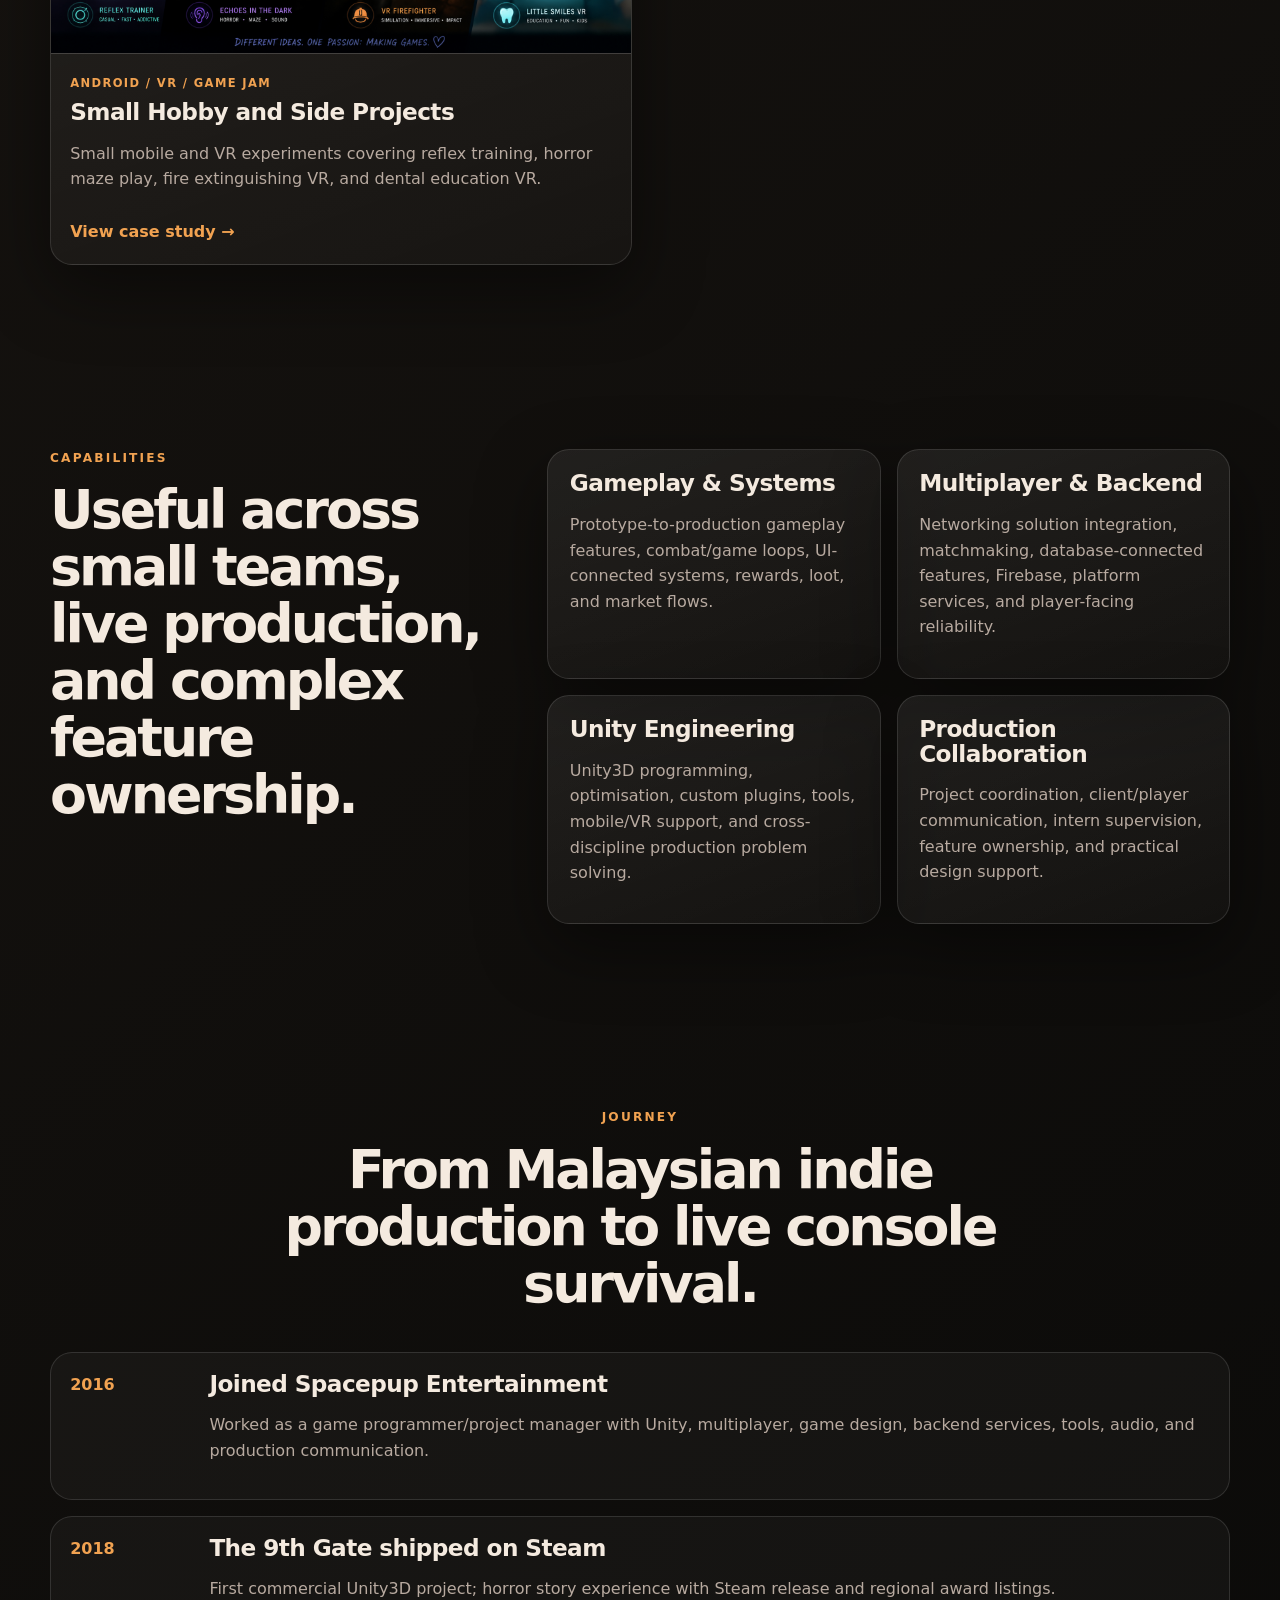
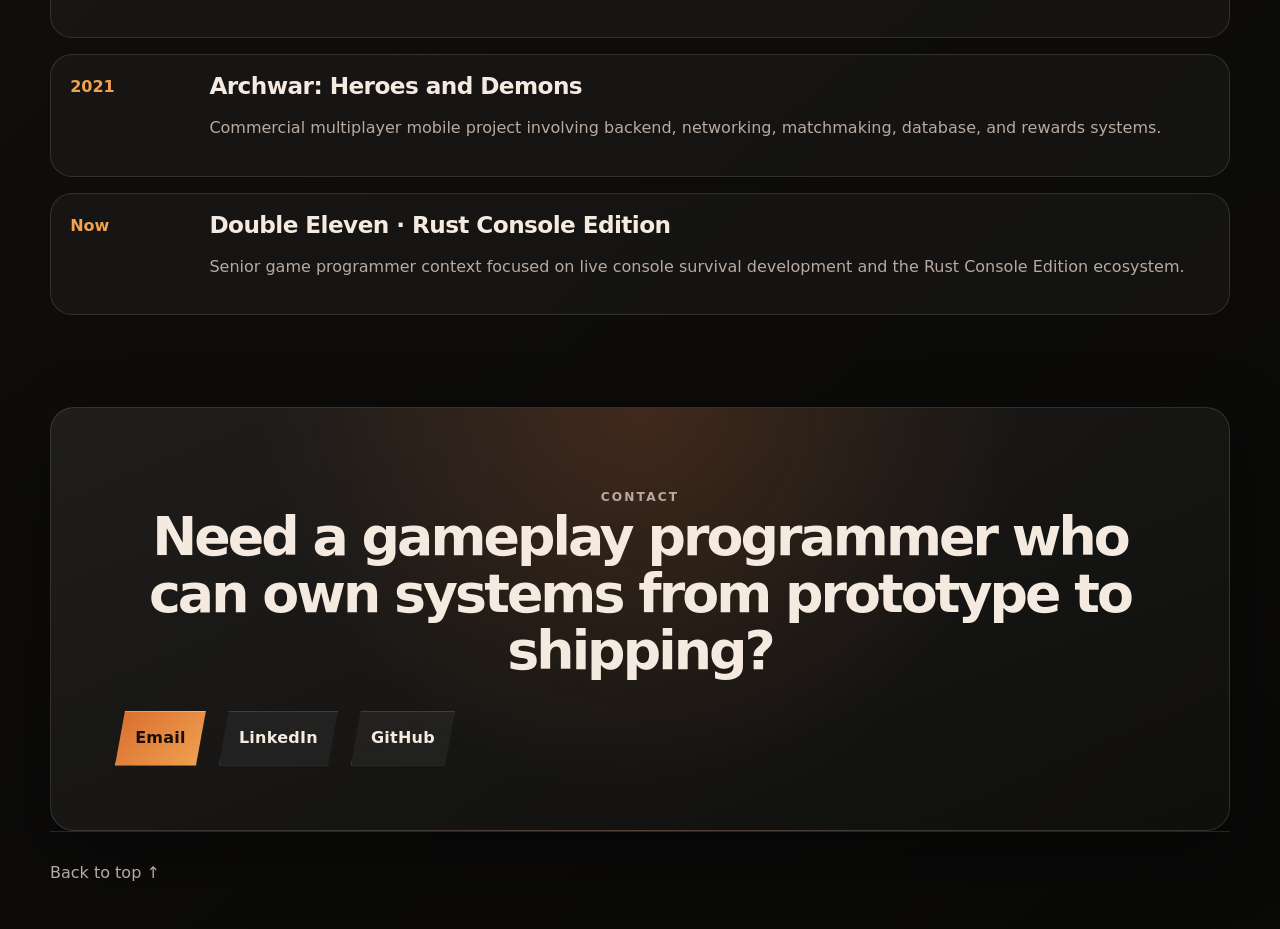
==== commit 95039f95: "Add files via upload" ====
--- a/index.html
+++ b/index.html
@@ -28,23 +28,6 @@
     </nav>
   </header>
 
-
-      <a class="focus-widget floating-focus reveal" href="projects/rust-console-edition.html" aria-label="Open Rust Console Edition project page">
-        <div class="widget-top">
-          <span class="status-light"></span>
-          <p>Current focus</p>
-        </div>
-        <h2>Rust Console Edition</h2>
-        <p>
-          Working in the Double Eleven ecosystem, with portfolio direction focused on survival-game production and console development.
-        </p>
-        <div class="widget-tags">
-          <span>Survival</span>
-          <span>Console</span>
-          <span>Live game</span>
-        </div>
-      </a>
-
   <main id="top">
     <section class="hero section hero-v2">
       <div class="hero-copy reveal">
--- a/style.css
+++ b/style.css
@@ -493,53 +493,6 @@
   font-size:clamp(1.05rem,1.7vw,1.32rem);
   line-height:1.58;
 }
-.focus-widget{
-  align-self:center;
-  border:1px solid rgba(241,162,81,.28);
-  border-radius:22px;
-  padding:1.25rem;
-  background:
-    radial-gradient(circle at 100% 0, rgba(216,109,47,.2), transparent 13rem),
-    linear-gradient(160deg, rgba(255,255,255,.07), rgba(255,255,255,.025));
-  box-shadow:var(--shadow);
-}
-.widget-top{
-  display:flex;
-  align-items:center;
-  gap:.55rem;
-  margin-bottom:.95rem;
-}
-.widget-top p{
-  margin:0;
-  color:var(--accent-2);
-  text-transform:uppercase;
-  letter-spacing:.16em;
-  font-size:.68rem;
-  font-weight:900;
-}
-.focus-widget h2{
-  font-size:clamp(1.5rem,2.2vw,2.15rem);
-  letter-spacing:-.04em;
-}
-.focus-widget p{
-  color:var(--muted);
-  margin:.85rem 0 0;
-  font-size:.95rem;
-}
-.widget-tags{
-  display:flex;
-  flex-wrap:wrap;
-  gap:.45rem;
-  margin-top:1rem;
-}
-.widget-tags span{
-  border:1px solid rgba(241,162,81,.25);
-  background:rgba(216,109,47,.08);
-  color:#f6d1b6;
-  border-radius:999px;
-  padding:.35rem .55rem;
-  font-size:.78rem;
-}
 @media (max-width:1120px){
   .hero-role{
     white-space:normal;
@@ -552,9 +505,6 @@
     grid-template-columns:1fr;
     min-height:auto;
   }
-  .focus-widget{
-    width:100%;
-  }
   .portfolio-intro h1{
     font-size:clamp(2.55rem,12vw,4.3rem);
   }
@@ -585,7 +535,7 @@
 }
 
 
-/* Hero V4: keep summary clean, pin current-focus widget to top-right */
+/* Hero V4: keep summary clean */
 .hero-v2{
   position:relative;
   display:block;
@@ -607,35 +557,7 @@
 .hero-v2 .portfolio-intro .summary-line{
   max-width:880px;
 }
-.hero-v2 .focus-widget{
-  position:absolute;
-  top:78px;
-  right:0;
-  width:300px;
-  max-width:300px;
-  padding:1rem;
-  z-index:2;
-}
-.hero-v2 .focus-widget h2{
-  font-size:1.45rem;
-}
-.hero-v2 .focus-widget p{
-  font-size:.86rem;
-  line-height:1.55;
-}
-.hero-v2 .widget-tags span{
-  font-size:.72rem;
-  padding:.28rem .48rem;
-}
 @media (max-width:1180px){
-  .hero-v2 .focus-widget{
-    position:relative;
-    top:auto;
-    right:auto;
-    width:100%;
-    max-width:none;
-    margin-top:2rem;
-  }
 }
 @media (max-width:900px){
   .hero-v2 .portfolio-intro h1{
@@ -646,7 +568,7 @@
 
 
 /* Hero V5: no-overlap layout
-   Top row: role text + current-focus widget
+   Top row: role text
    Second row: portfolio summary across the full width */
 .hero-v2{
   display:grid !important;
@@ -668,16 +590,6 @@
   max-width:100%;
   white-space:normal;
 }
-.hero-v2 .focus-widget{
-  grid-column:2 / 3;
-  grid-row:1;
-  position:static !important;
-  align-self:start;
-  width:300px;
-  max-width:300px;
-  padding:.95rem;
-  z-index:1;
-}
 .hero-v2 .portfolio-intro{
   grid-column:1 / -1;
   grid-row:2;
@@ -706,17 +618,11 @@
     grid-template-columns:1fr !important;
   }
   .hero-v2 .hero-role,
-  .hero-v2 .focus-widget,
   .hero-v2 .portfolio-intro,
   .hero-v2 .hero-actions,
   .hero-v2 .quick-stats{
     grid-column:1 / -1;
   }
-  .hero-v2 .focus-widget{
-    grid-row:2;
-    width:100%;
-    max-width:none;
-  }
   .hero-v2 .portfolio-intro{
     grid-row:3;
   }
@@ -733,7 +639,7 @@
 }
 
 
-/* Hero V6: floating current-focus widget, no reserved hero gap */
+/* Hero V6: no reserved hero gap */
 .hero-v2{
   display:block !important;
   min-height:calc(100vh - 83px);
@@ -768,37 +674,10 @@
 .hero-v2 .quick-stats{
   margin-top:2.6rem;
 }
-.floating-focus{
-  position:fixed !important;
-  top:96px;
-  right:clamp(18px,4vw,46px);
-  width:280px !important;
-  max-width:280px !important;
-  padding:.95rem !important;
-  z-index:9;
-  backdrop-filter:blur(18px);
-}
-.floating-focus h2{
-  font-size:1.35rem !important;
-}
-.floating-focus p{
-  font-size:.84rem !important;
-  line-height:1.55 !important;
-}
-.floating-focus .widget-tags span{
-  font-size:.7rem !important;
-  padding:.26rem .45rem !important;
-}
 @media (max-width:1180px){
   .hero-v2 .hero-role{
     max-width:none;
   }
-  .floating-focus{
-    position:static !important;
-    width:min(100% - 32px, 760px) !important;
-    max-width:760px !important;
-    margin:20px auto 0;
-  }
 }
 @media (max-width:900px){
   .hero-v2{
@@ -811,30 +690,6 @@
 }
 
 
-/* Make the floating current-focus widget behave like a clickable project shortcut */
-a.floating-focus{
-  color:inherit;
-  text-decoration:none;
-  cursor:pointer;
-  transition:transform .22s ease, border-color .22s ease, background .22s ease;
-}
-a.floating-focus:hover,
-a.floating-focus:focus{
-  transform:translateY(-3px);
-  border-color:rgba(241,162,81,.55);
-  background:
-    radial-gradient(circle at 100% 0, rgba(216,109,47,.28), transparent 13rem),
-    linear-gradient(160deg, rgba(255,255,255,.09), rgba(255,255,255,.035));
-}
-a.floating-focus:after{
-  content:"View project →";
-  display:inline-block;
-  margin-top:.85rem;
-  color:var(--accent-2);
-  font-size:.76rem;
-  font-weight:900;
-  letter-spacing:.04em;
-}
 
 
 
